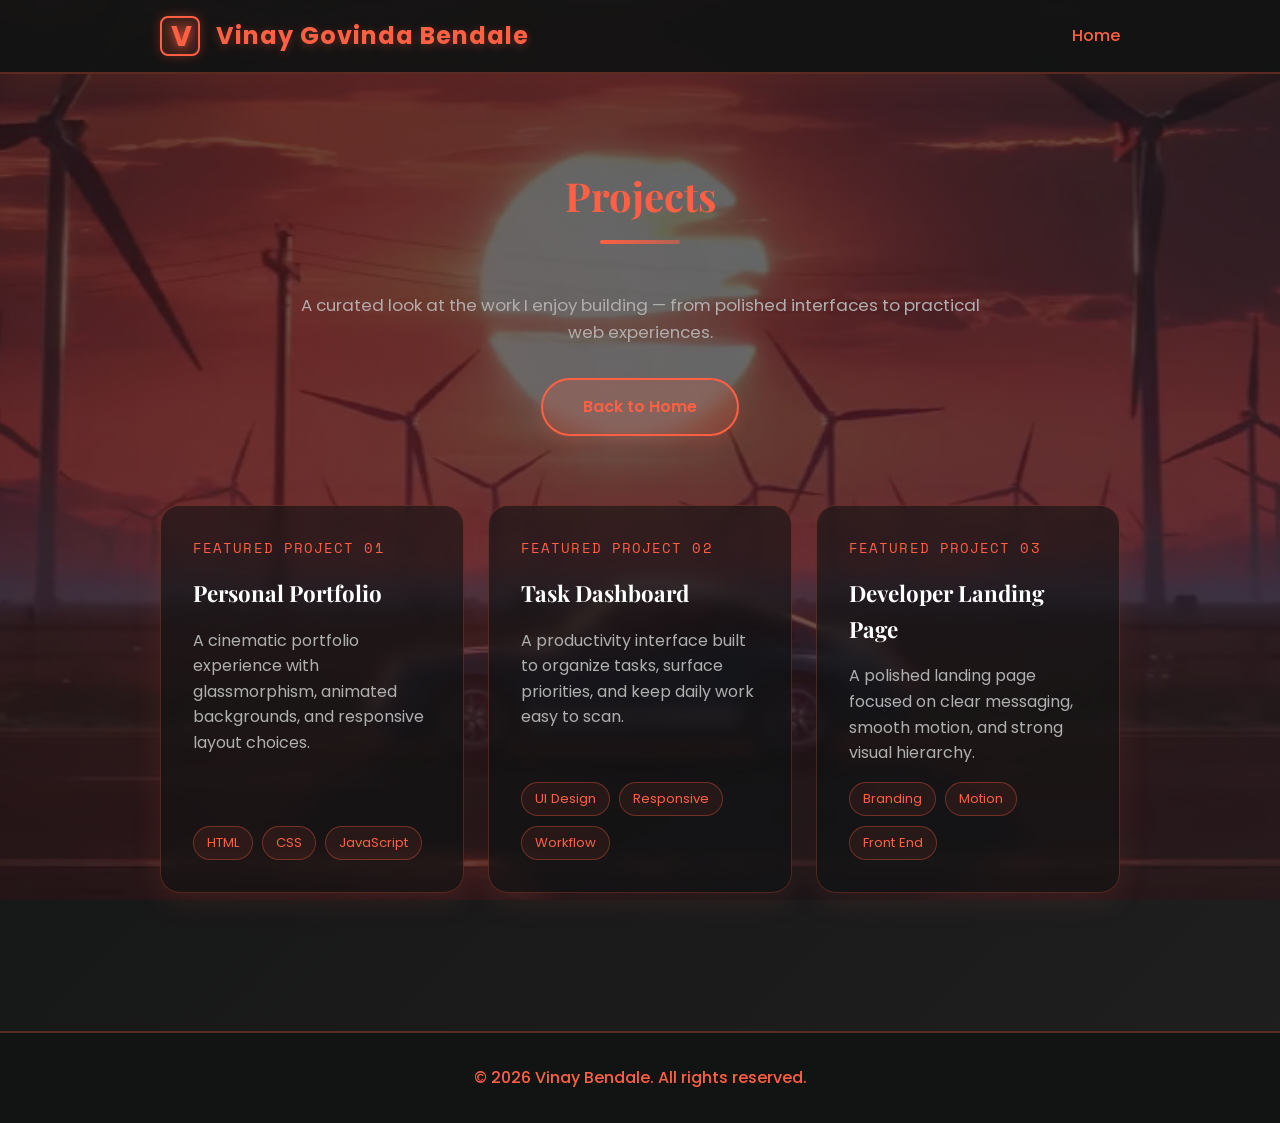
==== projects.html @ cb9c2bfd "project" ====
<!DOCTYPE html>
<html lang="en">
<head>
    <meta charset="UTF-8">
    <meta name="viewport" content="width=device-width, initial-scale=1.0">
    <title>Vinay - Projects</title>
    <link rel="preconnect" href="https://fonts.googleapis.com">
    <link rel="preconnect" href="https://fonts.gstatic.com" crossorigin>
    <link href="https://fonts.googleapis.com/css2?family=Poppins:wght@300;400;600;700&family=Space+Mono:wght@400;700&family=Playfair+Display:wght@700&display=swap" rel="stylesheet">
    <link rel="stylesheet" href="styles.css">
    <link rel="preload" as="video" href="background-mobile.mp4" type="video/mp4">
    <!-- Vercel Web Analytics -->
    <script defer src="https://cdn.vercel-insights.com/v1/script.js"></script>
    <!-- Vercel Speed Insights -->
    <script>
        window.si = window.si || function () { (window.siq = window.siq || []).push(arguments); };
    </script>
    <script defer src="/_vercel/speed-insights/script.js"></script>
</head>
<body class="projects-page">
    <div class="video-background">
        <video autoplay muted loop playsinline preload="auto">
            <source src="background-mobile.mp4" media="(max-width: 768px)" type="video/mp4">
            <source src="background-desktop.mp4" type="video/mp4">
            <source src="background-mobile.mp4" type="video/mp4; codecs=hevc">
            <source src="background-mobile.webm" type="video/webm">
        </video>
        <div class="video-overlay"></div>
    </div>

    <div class="cursor-glow"></div>

    <nav class="navbar">
        <div class="container">
            <div class="logo-glass">
                <span class="logo-v">V</span>
                Vinay Govinda Bendale
            </div>
            <ul class="nav-links">
                <li><a href="index.html">Home</a></li>
            </ul>
        </div>
    </nav>

    <main>
        <section class="projects-hero">
            <div class="container">
                <h1 class="section-title">Projects</h1>
                <p class="projects-subtitle">
                    A curated look at the work I enjoy building — from polished interfaces to practical web experiences.
                </p>
                <div class="projects-actions">
                    <a class="glass-button" href="index.html">Back to Home</a>
                </div>
            </div>
        </section>

        <section class="projects-grid">
            <div class="container">
                <div class="projects-cards">
                    <article class="project-card glass-morphic">
                        <span class="project-kicker">Featured Project 01</span>
                        <h3>Personal Portfolio</h3>
                        <p>A cinematic portfolio experience with glassmorphism, animated backgrounds, and responsive layout choices.</p>
                        <div class="project-tags">
                            <span class="project-tag">HTML</span>
                            <span class="project-tag">CSS</span>
                            <span class="project-tag">JavaScript</span>
                        </div>
                    </article>

                    <article class="project-card glass-morphic">
                        <span class="project-kicker">Featured Project 02</span>
                        <h3>Task Dashboard</h3>
                        <p>A productivity interface built to organize tasks, surface priorities, and keep daily work easy to scan.</p>
                        <div class="project-tags">
                            <span class="project-tag">UI Design</span>
                            <span class="project-tag">Responsive</span>
                            <span class="project-tag">Workflow</span>
                        </div>
                    </article>

                    <article class="project-card glass-morphic">
                        <span class="project-kicker">Featured Project 03</span>
                        <h3>Developer Landing Page</h3>
                        <p>A polished landing page focused on clear messaging, smooth motion, and strong visual hierarchy.</p>
                        <div class="project-tags">
                            <span class="project-tag">Branding</span>
                            <span class="project-tag">Motion</span>
                            <span class="project-tag">Front End</span>
                        </div>
                    </article>
                </div>
            </div>
        </section>
    </main>

    <footer class="footer-glass">
        <p>&copy; 2026 Vinay Bendale. All rights reserved.</p>
    </footer>

    <script src="script.js"></script>
</body>
</html>
---- styles.css ----
* {
    margin: 0;
    padding: 0;
    box-sizing: border-box;
    -webkit-tap-highlight-color: transparent;
    -webkit-user-select: none;
    -moz-user-select: none;
    -ms-user-select: none;
    user-select: none;
    -webkit-touch-callout: none;
    outline: none;
}

html {
    cursor: url('data:image/svg+xml;utf8,<svg xmlns="http://www.w3.org/2000/svg" width="10" height="10" viewBox="0 0 10 10"><circle cx="5" cy="5" r="4" fill="%23FF6044"/></svg>') 5 5, pointer;
    -webkit-tap-highlight-color: transparent;
}

*:focus {
    outline: none;
    -webkit-tap-highlight-color: transparent;
}

*:active {
    -webkit-tap-highlight-color: transparent;
}

:root {
    --neon-coral: #FF6044;
    --space-black: #121313;
    --light-bg: #1a1a1b;
    --card-light: #252526;
    --text-dark: #ffffff;
    --text-light: #b0b0b0;
}

body {
    font-family: 'Poppins', sans-serif;
    line-height: 1.6;
    color: var(--text-dark);
    background: linear-gradient(135deg, var(--space-black) 0%, #1f1f20 100%);
    min-height: 100vh;
    position: relative;
    overflow-x: hidden;
    -webkit-tap-highlight-color: transparent;
    -webkit-touch-callout: none;
}

/* Mouse Cursor Glow Effect */
.cursor-glow {
    position: fixed;
    width: 45px;
    height: 45px;
    background: radial-gradient(circle, rgba(255, 96, 68, 0.8) 0%, rgba(255, 96, 68, 0.4) 40%, rgba(255, 96, 68, 0) 70%);
    border-radius: 50%;
    pointer-events: none;
    z-index: 9999;
    filter: blur(18px);
    box-shadow: 0 0 30px rgba(255, 96, 68, 0.6);
    opacity: 0;
    transform: translate(-22.5px, -22.5px);
    transition: opacity 0.2s ease;
    display: none;
}

@media (hover: hover) and (pointer: fine) {
    .cursor-glow {
        display: block;
    }
}

.cursor-glow.active {
    opacity: 1;
}

/* Video Background */
.video-background {
    position: fixed;
    top: 0;
    left: 0;
    width: 100%;
    height: 100%;
    z-index: -1;
    overflow: hidden;
}

.video-background video {
    width: 100%;
    height: 100%;
    object-fit: cover;
    opacity: 0.35;
    display: block;
}

@media (max-width: 768px) {
    .video-background video {
        opacity: 0.4;
    }
}

.video-overlay {
    position: absolute;
    top: 0;
    left: 0;
    width: 100%;
    height: 100%;
    background: linear-gradient(135deg, rgba(18, 19, 19, 0.4) 0%, rgba(31, 31, 32, 0.4) 100%);
    z-index: -1;
    pointer-events: none;
}

/* Animated gradient background - optimized */
body::before {
    content: '';
    position: fixed;
    top: 0;
    left: 0;
    width: 100%;
    height: 100%;
    background: radial-gradient(circle at 20% 50%, rgba(255, 96, 68, 0.08) 0%, transparent 50%);
    pointer-events: none;
    z-index: 0;
    animation: gradientShift 12s ease-in-out infinite;
    will-change: background;
}

@keyframes gradientShift {
    0%, 100% {
        background: radial-gradient(circle at 20% 50%, rgba(255, 96, 68, 0.08) 0%, transparent 50%);
    }
    50% {
        background: radial-gradient(circle at 40% 50%, rgba(255, 96, 68, 0.1) 0%, transparent 50%);
    }
}

.container {
    max-width: 1000px;
    margin: 0 auto;
    padding: 0 20px;
}

/* ========== NEUMORPHIC STYLE ========== */
.neomorphic {
    background: linear-gradient(145deg, #1f1f20, #1a1a1b);
    box-shadow: 9px 9px 16px rgba(0, 0, 0, 0.5),
                -9px -9px 16px rgba(255, 96, 68, 0.1),
                inset 2px 2px 5px rgba(255, 96, 68, 0.05),
                inset -2px -2px 5px rgba(0, 0, 0, 0.3);
    border-radius: 20px;
    border: 1px solid rgba(255, 96, 68, 0.25);
}

.neomorphic:hover {
    box-shadow: 6px 6px 12px rgba(0, 0, 0, 0.5),
                -6px -6px 12px rgba(255, 96, 68, 0.15),
                inset 1px 1px 3px rgba(255, 96, 68, 0.1),
                inset -1px -1px 3px rgba(0, 0, 0, 0.3);
}

/* ========== GLASSMORPHIC STYLE ========== */
.glass-morphic {
    background: rgba(18, 19, 19, 0.6);
    backdrop-filter: blur(8px);
    border: 1px solid rgba(255, 96, 68, 0.25);
    border-radius: 20px;
    box-shadow: 0 8px 32px 0 rgba(255, 96, 68, 0.1);
    will-change: transform;
}

.glass-morphic:hover {
    background: rgba(18, 19, 19, 0.7);
    border-color: rgba(255, 96, 68, 0.4);
    box-shadow: 0 12px 40px 0 rgba(255, 96, 68, 0.15);
}

/* ========== NAVIGATION ========== */
.navbar {
    background: rgba(18, 19, 19, 0.95);
    backdrop-filter: blur(10px);
    color: var(--neon-coral);
    padding: 1rem 0;
    position: sticky;
    top: 0;
    z-index: 1000;
    border-bottom: 2px solid rgba(255, 96, 68, 0.3);
    box-shadow: 0 8px 32px 0 rgba(255, 96, 68, 0.1);
}

.navbar .container {
    display: flex;
    justify-content: space-between;
    align-items: center;
}

.logo-v {
    font-weight: 700;
    font-size: 1.8rem;
    color: var(--neon-coral);
    text-shadow: 0 0 10px rgba(255, 96, 68, 0.8), 0 0 20px rgba(255, 96, 68, 0.4);
    letter-spacing: -2px;
    display: inline-flex;
    align-items: center;
    justify-content: center;
    width: 40px;
    height: 40px;
    background: rgba(255, 96, 68, 0.15);
    border: 2px solid var(--neon-coral);
    border-radius: 8px;
    box-shadow: 0 0 12px rgba(255, 96, 68, 0.3);
}

.logo-glass {
    font-size: 1.5rem;
    font-weight: bold;
    color: var(--neon-coral);
    text-shadow: 0 2px 10px rgba(255, 96, 68, 0.3);
    letter-spacing: 1px;
    animation: glow 2s ease-in-out infinite;
    display: flex;
    align-items: center;
    gap: 1rem;
}

@media (max-width: 768px) {
    .logo-glass {
        font-size: 1rem;
    }
}

@keyframes glow {
    0%, 100% {
        text-shadow: 0 2px 10px rgba(255, 96, 68, 0.3);
    }
    50% {
        text-shadow: 0 2px 15px rgba(255, 96, 68, 0.5);
    }
}

.nav-links {
    display: flex;
    list-style: none;
    gap: 2rem;
    margin-left: auto;
}

@media (max-width: 768px) {
    .nav-links {
        gap: 1rem;
        font-size: 0.9rem;
    }
}

.nav-links a {
    color: var(--neon-coral);
    text-decoration: none;
    transition: all 0.3s ease;
    position: relative;
    font-weight: 500;
}

.nav-links a::after {
    content: '';
    position: absolute;
    bottom: -5px;
    left: 0;
    width: 0;
    height: 2px;
    background: var(--neon-coral);
    transition: width 0.3s ease;
}

.nav-links a:hover::after {
    width: 100%;
}

/* ========== HERO SECTION ========== */
.hero {
    padding: 120px 0;
    text-align: center;
    position: relative;
    overflow: hidden;
}

.hero::before {
    content: '';
    position: absolute;
    top: -50%;
    right: -10%;
    width: 400px;
    height: 400px;
    background: radial-gradient(circle, rgba(255, 96, 68, 0.08) 0%, transparent 70%);
    border-radius: 50%;
    animation: float 8s ease-in-out infinite;
    will-change: transform;
}

.hero::after {
    content: '';
    position: absolute;
    bottom: -50%;
    left: -10%;
    width: 300px;
    height: 300px;
    background: radial-gradient(circle, rgba(255, 96, 68, 0.05) 0%, transparent 70%);
    border-radius: 50%;
    animation: float 10s ease-in-out infinite reverse;
    will-change: transform;
}

@keyframes float {
    0%, 100% { transform: translateY(0px); }
    50% { transform: translateY(30px); }
}

.hero-content {
    position: relative;
    z-index: 1;
}

.hero-title-wrapper {
    display: flex;
    align-items: center;
    justify-content: center;
    gap: 1.5rem;
    margin-bottom: 1rem;
}

.hero-v {
    font-weight: 700;
    font-size: 4rem;
    color: var(--neon-coral);
    text-shadow: 0 0 15px rgba(255, 96, 68, 0.8), 0 0 30px rgba(255, 96, 68, 0.4);
    animation: slideInDown 0.8s ease;
    letter-spacing: -3px;
    line-height: 1;
}

.hero-title {
    font-size: 3.5rem;
    color: var(--neon-coral);
    font-weight: 700;
    letter-spacing: -1px;
    font-family: 'Playfair Display', serif;
    animation: slideInDown 0.8s ease;
}

.hero-subtitle {
    font-size: 1.3rem;
    color: var(--text-light);
    margin-bottom: 2rem;
    animation: slideInUp 0.8s ease 0.2s backwards;
}

@keyframes slideInDown {
    from {
        opacity: 0;
        transform: translateY(-40px);
    }
    to {
        opacity: 1;
        transform: translateY(0);
    }
}

@keyframes slideInUp {
    from {
        opacity: 0;
        transform: translateY(40px);
    }
    to {
        opacity: 1;
        transform: translateY(0);
    }
}

/* Scrolling Text Animation */
.scrolling-text {
    font-size: 1.1rem;
    font-weight: 600;
    margin: 2rem 0;
    display: flex;
    align-items: center;
    justify-content: center;
    gap: 2rem;
    flex-wrap: wrap;
}

@media (max-width: 768px) {
    .scrolling-text {
        font-size: 0.9rem;
        gap: 1rem;
        margin: 1.5rem 0;
    }
}

@media (max-width: 480px) {
    .scrolling-text {
        font-size: 0.85rem;
        gap: 0.5rem;
    }
}

.scroll-item {
    display: inline-block;
    color: var(--neon-coral);
    white-space: nowrap;
    font-family: 'Space Mono', monospace;
    animation: fadeIn 0.8s ease backwards;
}

.scroll-item:nth-child(1) { animation-delay: 0.5s; }
.scroll-item:nth-child(2) { animation-delay: 0.6s; }
.scroll-item:nth-child(3) { animation-delay: 0.7s; }
.scroll-item:nth-child(4) { animation-delay: 0.8s; }

/* ========== GLASS BUTTON ========== */
.glass-button {
    display: inline-block;
    padding: 14px 40px;
    background: rgba(255, 96, 68, 0.2);
    backdrop-filter: blur(8px);
    border: 2px solid var(--neon-coral);
    color: var(--neon-coral);
    text-decoration: none;
    border-radius: 50px;
    font-weight: 600;
    cursor: pointer;
    transition: all 0.3s ease;
    box-shadow: 0 8px 16px rgba(255, 96, 68, 0.15);
    animation: fadeInScale 0.8s ease 0.4s backwards;
    position: relative;
    overflow: hidden;
    will-change: transform;
}

.glass-button::before {
    content: '';
    position: absolute;
    top: 50%;
    left: 50%;
    width: 0;
    height: 0;
    background: rgba(255, 96, 68, 0.15);
    border-radius: 50%;
    transform: translate(-50%, -50%);
    transition: width 0.5s, height 0.5s;
}

.glass-button:hover::before {
    width: 250px;
    height: 250px;
}

.glass-button:hover {
    background: rgba(255, 96, 68, 0.3);
    transform: translateY(-2px);
    box-shadow: 0 12px 25px rgba(255, 96, 68, 0.25);
}

/* ========== PROJECTS PAGE ========== */
.projects-page {
    background: linear-gradient(135deg, var(--space-black) 0%, #1f1f20 100%);
}

.projects-hero {
    padding: 90px 0 50px;
    text-align: center;
}

.projects-subtitle {
    color: var(--text-light);
    max-width: 700px;
    margin: 0 auto 2rem;
    font-size: 1.05rem;
}

.projects-grid {
    padding: 20px 0 90px;
}

.projects-cards {
    display: grid;
    grid-template-columns: repeat(auto-fit, minmax(250px, 1fr));
    gap: 1.5rem;
}

.project-card {
    padding: 2rem;
    min-height: 240px;
    display: flex;
    flex-direction: column;
    gap: 1rem;
}

.project-kicker {
    color: var(--neon-coral);
    font-family: 'Space Mono', monospace;
    font-size: 0.85rem;
    letter-spacing: 0.08em;
    text-transform: uppercase;
}

.project-card h3 {
    font-size: 1.4rem;
    color: var(--text-dark);
    font-family: 'Playfair Display', serif;
}

.project-card p {
    color: var(--text-light);
}

.project-tags {
    display: flex;
    flex-wrap: wrap;
    gap: 0.6rem;
    margin-top: auto;
}

.project-tag {
    padding: 0.35rem 0.8rem;
    border-radius: 999px;
    border: 1px solid rgba(255, 96, 68, 0.35);
    color: var(--neon-coral);
    font-size: 0.82rem;
    background: rgba(255, 96, 68, 0.08);
}

.projects-actions {
    margin-top: 2rem;
    display: flex;
    justify-content: center;
}

@keyframes fadeInScale {
    from {
        opacity: 0;
        transform: scale(0.9);
    }
    to {
        opacity: 1;
        transform: scale(1);
    }
}

/* ========== SECTION TITLES ========== */
.section-title {
    text-align: center;
    margin-bottom: 3rem;
    font-size: 2.5rem;
    color: var(--neon-coral);
    position: relative;
    padding-bottom: 1rem;
    font-family: 'Playfair Display', serif;
    animation: fadeInDown 0.8s ease;
}

.section-title::after {
    content: '';
    position: absolute;
    bottom: 0;
    left: 50%;
    transform: translateX(-50%);
    width: 80px;
    height: 4px;
    background: linear-gradient(90deg, var(--neon-coral), rgba(255, 96, 68, 0.5));
    border-radius: 2px;
    animation: expandWidth 0.8s ease 0.3s backwards;
}

.animate-title {
    animation: slideInDown 0.8s ease;
}

.animate-subtitle {
    animation: slideInUp 0.8s ease 0.2s backwards;
}

@keyframes expandWidth {
    from {
        width: 0;
    }
    to {
        width: 80px;
    }
}

@keyframes fadeInDown {
    from {
        opacity: 0;
        transform: translateY(-20px);
    }
    to {
        opacity: 1;
        transform: translateY(0);
    }
}

/* ========== ABOUT SECTION ========== */
.about {
    padding: 80px 0;
    position: relative;
}

.about-card {
    padding: 3rem;
    max-width: 700px;
    margin: 0 auto;
    min-height: 150px;
    display: flex;
    align-items: center;
    justify-content: center;
}

.about-text {
    font-size: 1.1rem;
    line-height: 1.8;
    color: var(--text-dark);
    opacity: 0;
    animation: fadeIn 0.6s ease forwards;
    animation-delay: 0.3s;
}

@keyframes fadeIn {
    from {
        opacity: 0;
        transform: translateY(10px);
    }
    to {
        opacity: 1;
        transform: translateY(0);
    }
}

.hidden {
    display: none !important;
}

/* ========== SKILLS SECTION ========== */
.skills {
    padding: 80px 0;
}

.skills-grid {
    display: grid;
    grid-template-columns: repeat(auto-fit, minmax(220px, 1fr));
    gap: 2rem;
}

.skill-card {
    padding: 2rem;
    min-height: 200px;
    display: flex;
    flex-direction: column;
    justify-content: center;
    align-items: center;
    text-align: center;
    transition: all 0.3s ease;
    position: relative;
    animation: popIn 0.6s ease backwards;
    will-change: transform;
}

.skill-card:hover {
    transform: translateY(-10px) scale(1.03);
    box-shadow: 0 16px 32px rgba(255, 96, 68, 0.15);
}

@keyframes popIn {
    from {
        opacity: 0;
        transform: scale(0.8) translateY(20px);
    }
    to {
        opacity: 1;
        transform: scale(1) translateY(0);
    }
}

.skill-content {
    opacity: 0;
    animation: fadeIn 0.6s ease forwards;
    width: 100%;
}

.skill-content.hidden {
    display: none !important;
}

.skill-card h3 {
    color: var(--neon-coral);
    margin-bottom: 0.5rem;
    font-size: 1.3rem;
    font-weight: 600;
    font-family: 'Space Mono', monospace;
}

.skill-card p {
    color: #cccccc;
    font-size: 0.95rem;
}

/* ========== CONTACT SECTION ========== */
.contact {
    padding: 80px 0;
}

.contact-card {
    padding: 3rem;
    max-width: 600px;
    margin: 0 auto;
    min-height: 150px;
    display: flex;
    align-items: center;
    justify-content: center;
}

.contact-content {
    width: 100%;
    opacity: 0;
    animation: fadeIn 0.6s ease forwards;
    animation-delay: 0.3s;
}

.contact-content.hidden {
    display: none !important;
}

.contact-email {
    font-size: 1.2rem;
    color: var(--neon-coral);
    margin-bottom: 2rem;
    font-weight: 500;
}

.social-links {
    display: flex;
    gap: 1rem;
    justify-content: center;
    flex-wrap: wrap;
}

.social-btn {
    padding: 10px 25px;
    color: var(--neon-coral);
    text-decoration: none;
    font-weight: 600;
    transition: all 0.3s ease;
}

.social-btn:hover {
    color: #ff7856;
}

/* ========== FOOTER ========== */
.footer-glass {
    background: rgba(18, 19, 19, 0.95);
    backdrop-filter: blur(10px);
    color: var(--neon-coral);
    text-align: center;
    padding: 2rem 0;
    margin-top: 3rem;
    border-top: 2px solid rgba(255, 96, 68, 0.3);
    font-weight: 500;
}

/* ========== SKELETON LOADING ========== */
.skeleton-loader {
    display: flex;
    flex-direction: column;
    gap: 1rem;
}

.skeleton {
    background: linear-gradient(90deg,
        rgba(255, 96, 68, 0.1) 0%,
        rgba(255, 96, 68, 0.2) 50%,
        rgba(255, 96, 68, 0.1) 100%);
    background-size: 200% 100%;
    animation: skeletonLoading 1.5s infinite;
    border-radius: 8px;
}

@keyframes skeletonLoading {
    0% {
        background-position: 200% 0;
    }
    100% {
        background-position: -200% 0;
    }
}

.skeleton-text {
    height: 16px;
    margin: 0.5rem 0;
}

.skeleton-header {
    height: 24px;
    margin-bottom: 0.5rem;
}

.skeleton-loader.hidden {
    display: none !important;
}

/* ========== RIPPLE EFFECT ========== */
.ripple {
    position: absolute;
    border-radius: 50%;
    background: rgba(255, 255, 255, 0.6);
    transform: scale(0);
    animation: ripple-animation 0.6s ease-out;
    pointer-events: none;
}

@keyframes ripple-animation {
    to {
        transform: scale(4);
        opacity: 0;
    }
}

/* ========== RESPONSIVE DESIGN ========== */
@media (max-width: 768px) {
    .hero-title {
        font-size: 2rem;
    }

    .hero-subtitle {
        font-size: 1rem;
    }

    .section-title {
        font-size: 1.8rem;
    }

    .nav-links {
        gap: 1rem;
        font-size: 0.9rem;
    }

    .navbar .container {
        flex-wrap: wrap;
    }

    .about-card,
    .contact-card {
        padding: 2rem;
    }

    .skill-card {
        padding: 1.5rem;
    }

    .social-links {
        flex-direction: column;
    }

    .social-btn {
        width: 100%;
        text-align: center;
    }

    .projects-hero {
        padding-top: 60px;
    }

    .project-card {
        min-height: auto;
    }
}

@media (max-width: 480px) {
    .hero {
        padding: 60px 0;
    }

    .hero-title {
        font-size: 1.5rem;
    }

    .skills-grid {
        grid-template-columns: 1fr;
    }

    .section-title {
        font-size: 1.5rem;
        margin-bottom: 2rem;
    }

    .nav-links {
        gap: 0.75rem;
        font-size: 0.8rem;
    }
}
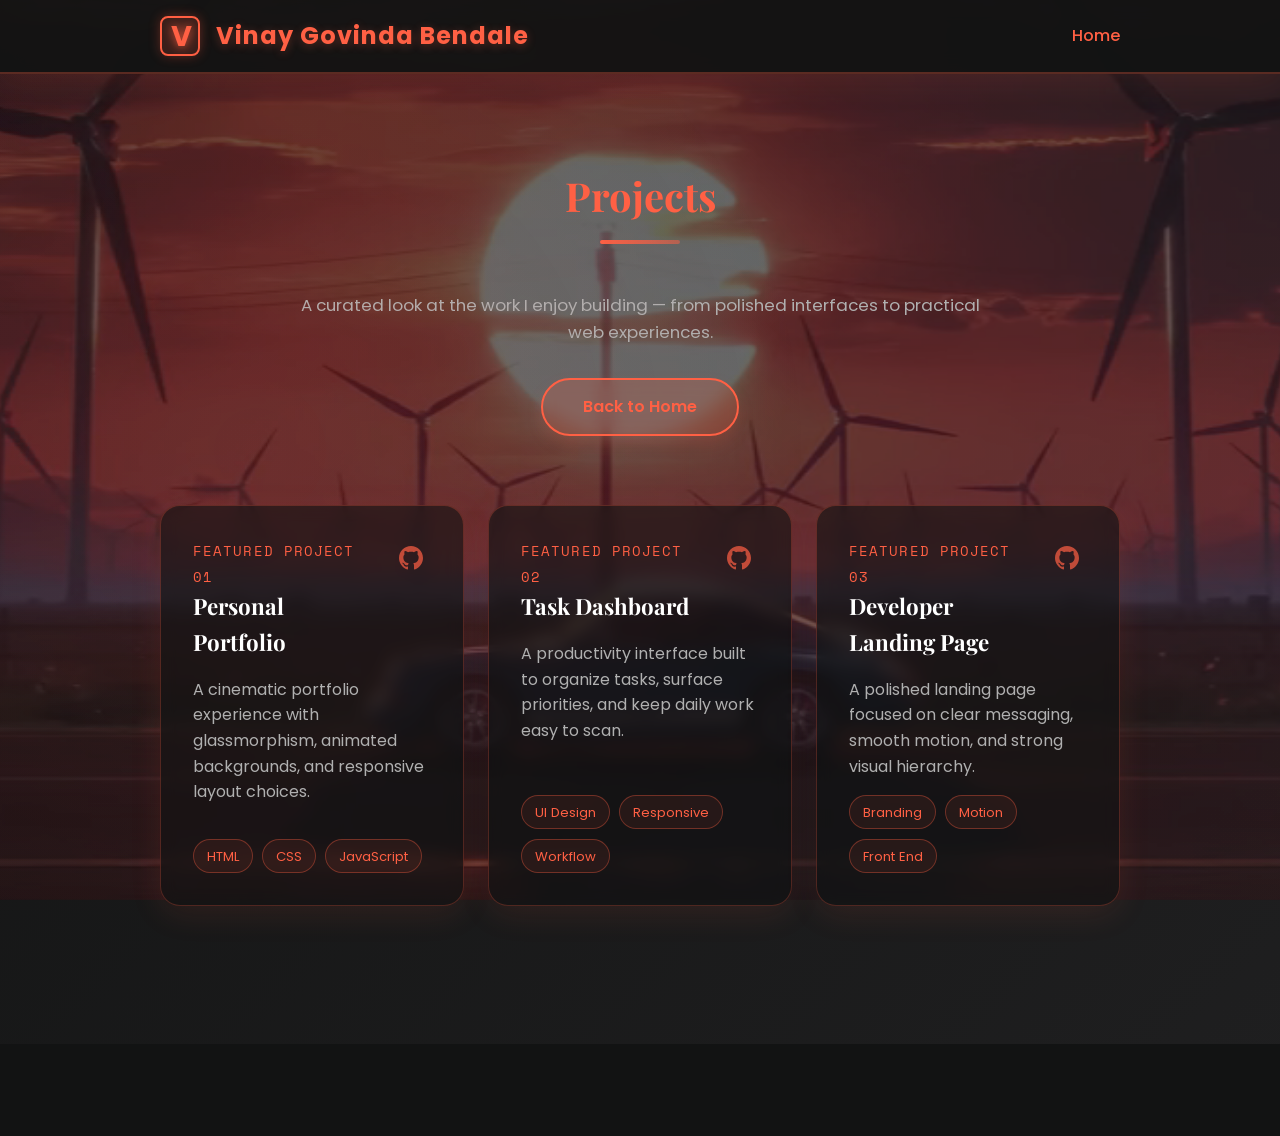
==== commit 2661e682: "git button" ====
--- a/projects.html
+++ b/projects.html
@@ -59,8 +59,17 @@
             <div class="container">
                 <div class="projects-cards">
                     <article class="project-card glass-morphic">
-                        <span class="project-kicker">Featured Project 01</span>
-                        <h3>Personal Portfolio</h3>
+                        <div class="project-header">
+                            <div>
+                                <span class="project-kicker">Featured Project 01</span>
+                                <h3>Personal Portfolio</h3>
+                            </div>
+                            <a href="#" class="project-github" target="_blank" rel="noopener noreferrer" aria-label="View on GitHub">
+                                <svg width="24" height="24" viewBox="0 0 24 24" fill="currentColor">
+                                    <path d="M12 0c-6.626 0-12 5.373-12 12 0 5.302 3.438 9.8 8.207 11.387.599.111.793-.261.793-.577v-2.234c-3.338.726-4.033-1.416-4.033-1.416-.546-1.387-1.333-1.756-1.333-1.756-1.089-.745.083-.729.083-.729 1.205.084 1.839 1.237 1.839 1.237 1.07 1.834 2.807 1.304 3.492.997.107-.775.418-1.305.762-1.604-2.665-.305-5.467-1.334-5.467-5.931 0-1.311.469-2.381 1.236-3.221-.124-.303-.535-1.524.117-3.176 0 0 1.008-.322 3.301 1.23.957-.266 1.983-.399 3.003-.404 1.02.005 2.047.138 3.006.404 2.291-1.552 3.297-1.23 3.297-1.23.653 1.653.242 2.874.118 3.176.77.84 1.235 1.911 1.235 3.221 0 4.609-2.807 5.624-5.479 5.921.43.372.823 1.102.823 2.222v 3.293c0 .319.192.694.801.576 4.765-1.589 8.199-6.086 8.199-11.386 0-6.627-5.373-12-12-12z"/>
+                                </svg>
+                            </a>
+                        </div>
                         <p>A cinematic portfolio experience with glassmorphism, animated backgrounds, and responsive layout choices.</p>
                         <div class="project-tags">
                             <span class="project-tag">HTML</span>
@@ -70,8 +79,17 @@
                     </article>
 
                     <article class="project-card glass-morphic">
-                        <span class="project-kicker">Featured Project 02</span>
-                        <h3>Task Dashboard</h3>
+                        <div class="project-header">
+                            <div>
+                                <span class="project-kicker">Featured Project 02</span>
+                                <h3>Task Dashboard</h3>
+                            </div>
+                            <a href="#" class="project-github" target="_blank" rel="noopener noreferrer" aria-label="View on GitHub">
+                                <svg width="24" height="24" viewBox="0 0 24 24" fill="currentColor">
+                                    <path d="M12 0c-6.626 0-12 5.373-12 12 0 5.302 3.438 9.8 8.207 11.387.599.111.793-.261.793-.577v-2.234c-3.338.726-4.033-1.416-4.033-1.416-.546-1.387-1.333-1.756-1.333-1.756-1.089-.745.083-.729.083-.729 1.205.084 1.839 1.237 1.839 1.237 1.07 1.834 2.807 1.304 3.492.997.107-.775.418-1.305.762-1.604-2.665-.305-5.467-1.334-5.467-5.931 0-1.311.469-2.381 1.236-3.221-.124-.303-.535-1.524.117-3.176 0 0 1.008-.322 3.301 1.23.957-.266 1.983-.399 3.003-.404 1.02.005 2.047.138 3.006.404 2.291-1.552 3.297-1.23 3.297-1.23.653 1.653.242 2.874.118 3.176.77.84 1.235 1.911 1.235 3.221 0 4.609-2.807 5.624-5.479 5.921.43.372.823 1.102.823 2.222v 3.293c0 .319.192.694.801.576 4.765-1.589 8.199-6.086 8.199-11.386 0-6.627-5.373-12-12-12z"/>
+                                </svg>
+                            </a>
+                        </div>
                         <p>A productivity interface built to organize tasks, surface priorities, and keep daily work easy to scan.</p>
                         <div class="project-tags">
                             <span class="project-tag">UI Design</span>
@@ -81,8 +99,17 @@
                     </article>
 
                     <article class="project-card glass-morphic">
-                        <span class="project-kicker">Featured Project 03</span>
-                        <h3>Developer Landing Page</h3>
+                        <div class="project-header">
+                            <div>
+                                <span class="project-kicker">Featured Project 03</span>
+                                <h3>Developer Landing Page</h3>
+                            </div>
+                            <a href="#" class="project-github" target="_blank" rel="noopener noreferrer" aria-label="View on GitHub">
+                                <svg width="24" height="24" viewBox="0 0 24 24" fill="currentColor">
+                                    <path d="M12 0c-6.626 0-12 5.373-12 12 0 5.302 3.438 9.8 8.207 11.387.599.111.793-.261.793-.577v-2.234c-3.338.726-4.033-1.416-4.033-1.416-.546-1.387-1.333-1.756-1.333-1.756-1.089-.745.083-.729.083-.729 1.205.084 1.839 1.237 1.839 1.237 1.07 1.834 2.807 1.304 3.492.997.107-.775.418-1.305.762-1.604-2.665-.305-5.467-1.334-5.467-5.931 0-1.311.469-2.381 1.236-3.221-.124-.303-.535-1.524.117-3.176 0 0 1.008-.322 3.301 1.23.957-.266 1.983-.399 3.003-.404 1.02.005 2.047.138 3.006.404 2.291-1.552 3.297-1.23 3.297-1.23.653 1.653.242 2.874.118 3.176.77.84 1.235 1.911 1.235 3.221 0 4.609-2.807 5.624-5.479 5.921.43.372.823 1.102.823 2.222v 3.293c0 .319.192.694.801.576 4.765-1.589 8.199-6.086 8.199-11.386 0-6.627-5.373-12-12-12z"/>
+                                </svg>
+                            </a>
+                        </div>
                         <p>A polished landing page focused on clear messaging, smooth motion, and strong visual hierarchy.</p>
                         <div class="project-tags">
                             <span class="project-tag">Branding</span>
--- a/styles.css
+++ b/styles.css
@@ -490,6 +490,14 @@
     display: flex;
     flex-direction: column;
     gap: 1rem;
+    position: relative;
+}
+
+.project-header {
+    display: flex;
+    justify-content: space-between;
+    align-items: flex-start;
+    gap: 1rem;
 }
 
 .project-kicker {
@@ -524,6 +532,33 @@
     color: var(--neon-coral);
     font-size: 0.82rem;
     background: rgba(255, 96, 68, 0.08);
+}
+
+.project-github {
+    display: flex;
+    align-items: center;
+    justify-content: center;
+    width: 40px;
+    height: 40px;
+    color: var(--neon-coral);
+    transition: all 0.3s ease;
+    flex-shrink: 0;
+}
+
+.project-github svg {
+    width: 24px;
+    height: 24px;
+    opacity: 0.7;
+    transition: opacity 0.3s ease;
+}
+
+.project-github:hover svg {
+    opacity: 1;
+    transform: scale(1.1);
+}
+
+.project-github:hover {
+    transform: translateY(-2px);
 }
 
 .projects-actions {
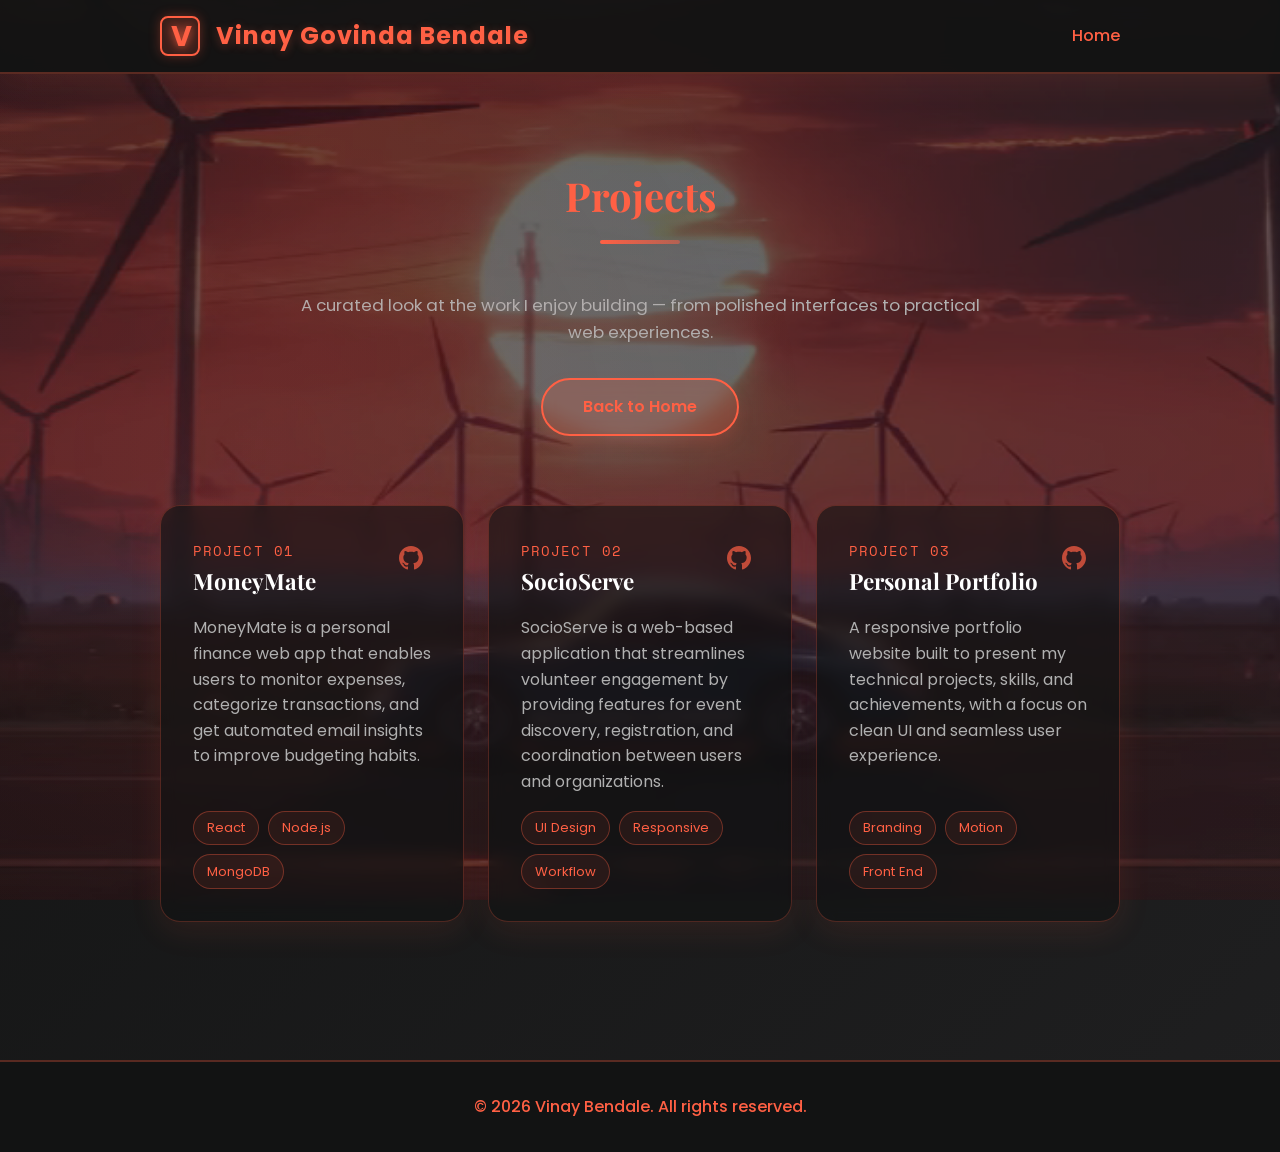
==== commit ac7cf72d: "project" ====
--- a/projects.html
+++ b/projects.html
@@ -61,36 +61,36 @@
                     <article class="project-card glass-morphic">
                         <div class="project-header">
                             <div>
-                                <span class="project-kicker">Featured Project 01</span>
-                                <h3>Personal Portfolio</h3>
+                                <span class="project-kicker">Project 01</span>
+                                <h3>MoneyMate</h3>
                             </div>
-                            <a href="#" class="project-github" target="_blank" rel="noopener noreferrer" aria-label="View on GitHub">
+                            <a href="https://github.com/31-vinay/MoneyMate" class="project-github" target="_blank" rel="noopener noreferrer" aria-label="View on GitHub">
                                 <svg width="24" height="24" viewBox="0 0 24 24" fill="currentColor">
                                     <path d="M12 0c-6.626 0-12 5.373-12 12 0 5.302 3.438 9.8 8.207 11.387.599.111.793-.261.793-.577v-2.234c-3.338.726-4.033-1.416-4.033-1.416-.546-1.387-1.333-1.756-1.333-1.756-1.089-.745.083-.729.083-.729 1.205.084 1.839 1.237 1.839 1.237 1.07 1.834 2.807 1.304 3.492.997.107-.775.418-1.305.762-1.604-2.665-.305-5.467-1.334-5.467-5.931 0-1.311.469-2.381 1.236-3.221-.124-.303-.535-1.524.117-3.176 0 0 1.008-.322 3.301 1.23.957-.266 1.983-.399 3.003-.404 1.02.005 2.047.138 3.006.404 2.291-1.552 3.297-1.23 3.297-1.23.653 1.653.242 2.874.118 3.176.77.84 1.235 1.911 1.235 3.221 0 4.609-2.807 5.624-5.479 5.921.43.372.823 1.102.823 2.222v 3.293c0 .319.192.694.801.576 4.765-1.589 8.199-6.086 8.199-11.386 0-6.627-5.373-12-12-12z"/>
                                 </svg>
                             </a>
                         </div>
-                        <p>A cinematic portfolio experience with glassmorphism, animated backgrounds, and responsive layout choices.</p>
+                        <p>MoneyMate is a personal finance web app that enables users to monitor expenses, categorize transactions, and get automated email insights to improve budgeting habits.</p>
                         <div class="project-tags">
-                            <span class="project-tag">HTML</span>
-                            <span class="project-tag">CSS</span>
-                            <span class="project-tag">JavaScript</span>
+                            <span class="project-tag">React</span>
+                            <span class="project-tag">Node.js</span>
+                            <span class="project-tag">MongoDB</span>
                         </div>
                     </article>
 
                     <article class="project-card glass-morphic">
                         <div class="project-header">
                             <div>
-                                <span class="project-kicker">Featured Project 02</span>
-                                <h3>Task Dashboard</h3>
+                                <span class="project-kicker">Project 02</span>
+                                <h3>SocioServe</h3>
                             </div>
-                            <a href="#" class="project-github" target="_blank" rel="noopener noreferrer" aria-label="View on GitHub">
+                            <a href="https://github.com/31-vinay/SocioServe" class="project-github" target="_blank" rel="noopener noreferrer" aria-label="View on GitHub">
                                 <svg width="24" height="24" viewBox="0 0 24 24" fill="currentColor">
                                     <path d="M12 0c-6.626 0-12 5.373-12 12 0 5.302 3.438 9.8 8.207 11.387.599.111.793-.261.793-.577v-2.234c-3.338.726-4.033-1.416-4.033-1.416-.546-1.387-1.333-1.756-1.333-1.756-1.089-.745.083-.729.083-.729 1.205.084 1.839 1.237 1.839 1.237 1.07 1.834 2.807 1.304 3.492.997.107-.775.418-1.305.762-1.604-2.665-.305-5.467-1.334-5.467-5.931 0-1.311.469-2.381 1.236-3.221-.124-.303-.535-1.524.117-3.176 0 0 1.008-.322 3.301 1.23.957-.266 1.983-.399 3.003-.404 1.02.005 2.047.138 3.006.404 2.291-1.552 3.297-1.23 3.297-1.23.653 1.653.242 2.874.118 3.176.77.84 1.235 1.911 1.235 3.221 0 4.609-2.807 5.624-5.479 5.921.43.372.823 1.102.823 2.222v 3.293c0 .319.192.694.801.576 4.765-1.589 8.199-6.086 8.199-11.386 0-6.627-5.373-12-12-12z"/>
                                 </svg>
                             </a>
                         </div>
-                        <p>A productivity interface built to organize tasks, surface priorities, and keep daily work easy to scan.</p>
+                        <p>SocioServe is a web-based application that streamlines volunteer engagement by providing features for event discovery, registration, and coordination between users and organizations.</p>
                         <div class="project-tags">
                             <span class="project-tag">UI Design</span>
                             <span class="project-tag">Responsive</span>
@@ -101,16 +101,16 @@
                     <article class="project-card glass-morphic">
                         <div class="project-header">
                             <div>
-                                <span class="project-kicker">Featured Project 03</span>
-                                <h3>Developer Landing Page</h3>
+                                <span class="project-kicker">Project 03</span>
+                                <h3>Personal Portfolio</h3>
                             </div>
-                            <a href="#" class="project-github" target="_blank" rel="noopener noreferrer" aria-label="View on GitHub">
+                            <a href="https://github.com/31-vinay/Personal-Portfolio" class="project-github" target="_blank" rel="noopener noreferrer" aria-label="View on GitHub">
                                 <svg width="24" height="24" viewBox="0 0 24 24" fill="currentColor">
                                     <path d="M12 0c-6.626 0-12 5.373-12 12 0 5.302 3.438 9.8 8.207 11.387.599.111.793-.261.793-.577v-2.234c-3.338.726-4.033-1.416-4.033-1.416-.546-1.387-1.333-1.756-1.333-1.756-1.089-.745.083-.729.083-.729 1.205.084 1.839 1.237 1.839 1.237 1.07 1.834 2.807 1.304 3.492.997.107-.775.418-1.305.762-1.604-2.665-.305-5.467-1.334-5.467-5.931 0-1.311.469-2.381 1.236-3.221-.124-.303-.535-1.524.117-3.176 0 0 1.008-.322 3.301 1.23.957-.266 1.983-.399 3.003-.404 1.02.005 2.047.138 3.006.404 2.291-1.552 3.297-1.23 3.297-1.23.653 1.653.242 2.874.118 3.176.77.84 1.235 1.911 1.235 3.221 0 4.609-2.807 5.624-5.479 5.921.43.372.823 1.102.823 2.222v 3.293c0 .319.192.694.801.576 4.765-1.589 8.199-6.086 8.199-11.386 0-6.627-5.373-12-12-12z"/>
                                 </svg>
                             </a>
                         </div>
-                        <p>A polished landing page focused on clear messaging, smooth motion, and strong visual hierarchy.</p>
+                        <p>A responsive portfolio website built to present my technical projects, skills, and achievements, with a focus on clean UI and seamless user experience.</p>
                         <div class="project-tags">
                             <span class="project-tag">Branding</span>
                             <span class="project-tag">Motion</span>
--- a/styles.css
+++ b/styles.css
@@ -512,6 +512,7 @@
     font-size: 1.4rem;
     color: var(--text-dark);
     font-family: 'Playfair Display', serif;
+    white-space: nowrap;
 }
 
 .project-card p {
@@ -656,6 +657,17 @@
     animation-delay: 0.3s;
 }
 
+.about-actions {
+    display: flex;
+    justify-content: center;
+    margin-top: 2rem;
+    gap: 1rem;
+}
+
+.about-actions .glass-button {
+    animation: fadeInScale 0.8s ease 0.6s backwards;
+}
+
 @keyframes fadeIn {
     from {
         opacity: 0;
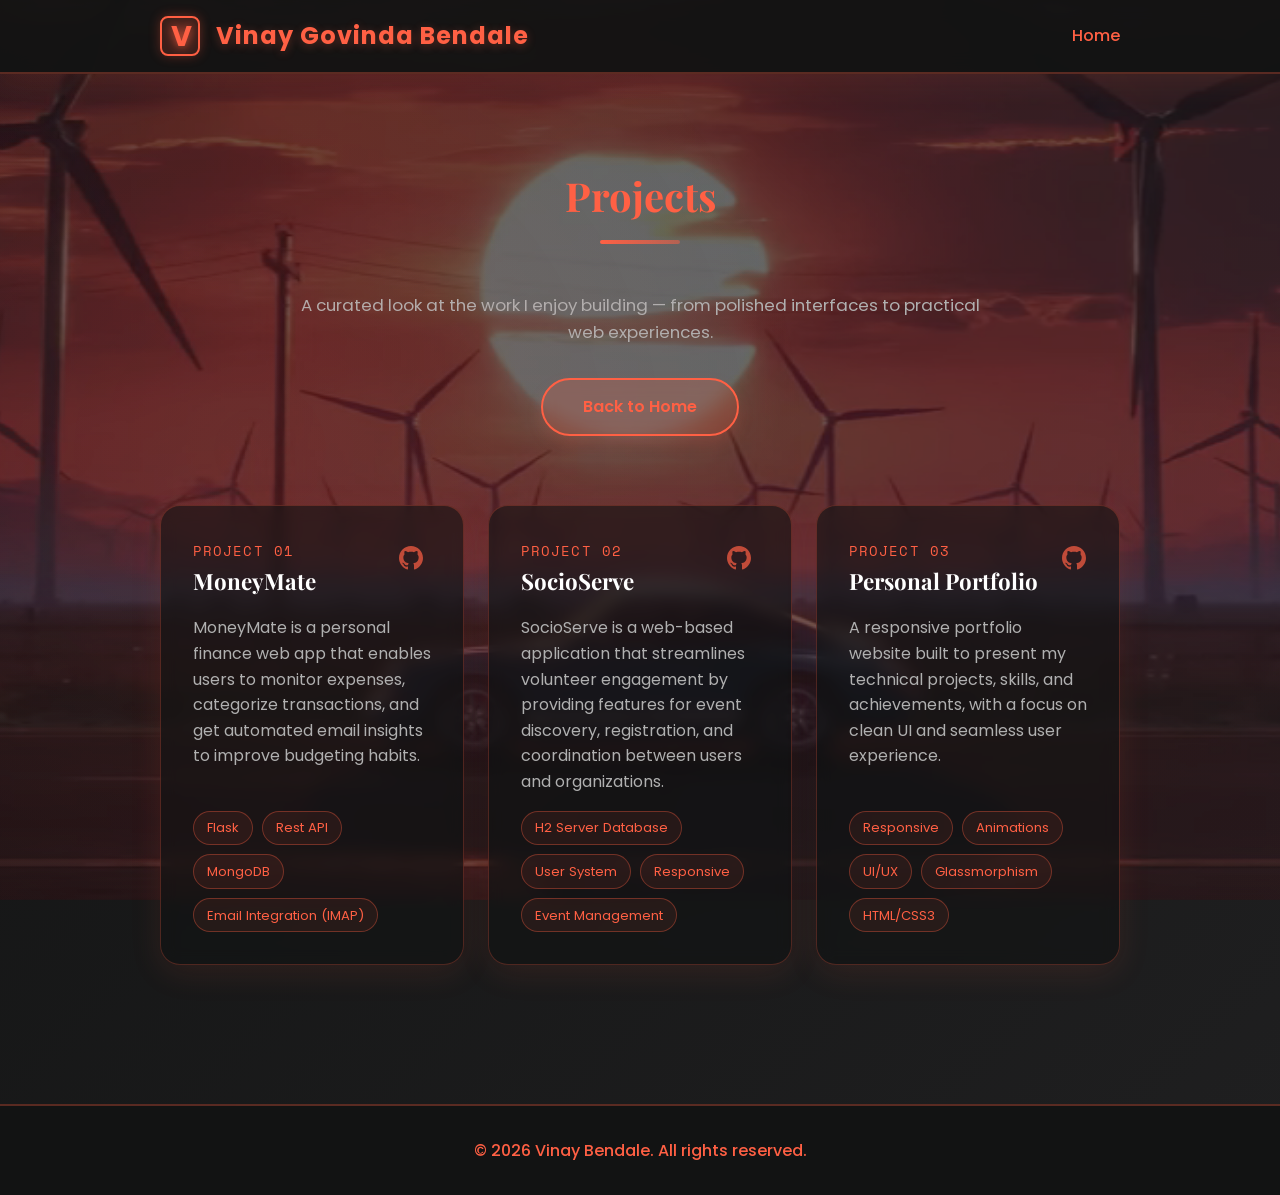
==== commit f7d52957: "project" ====
--- a/projects.html
+++ b/projects.html
@@ -72,9 +72,10 @@
                         </div>
                         <p>MoneyMate is a personal finance web app that enables users to monitor expenses, categorize transactions, and get automated email insights to improve budgeting habits.</p>
                         <div class="project-tags">
-                            <span class="project-tag">React</span>
-                            <span class="project-tag">Node.js</span>
+                            <span class="project-tag">Flask</span>
+                            <span class="project-tag">Rest API</span>
                             <span class="project-tag">MongoDB</span>
+                            <span class="project-tag">Email Integration (IMAP)</span>
                         </div>
                     </article>
 
@@ -92,9 +93,10 @@
                         </div>
                         <p>SocioServe is a web-based application that streamlines volunteer engagement by providing features for event discovery, registration, and coordination between users and organizations.</p>
                         <div class="project-tags">
-                            <span class="project-tag">UI Design</span>
+                            <span class="project-tag">H2 Server Database</span>
+                            <span class="project-tag">User System</span>
                             <span class="project-tag">Responsive</span>
-                            <span class="project-tag">Workflow</span>
+                            <span class="project-tag">Event Management</span>
                         </div>
                     </article>
 
@@ -112,9 +114,11 @@
                         </div>
                         <p>A responsive portfolio website built to present my technical projects, skills, and achievements, with a focus on clean UI and seamless user experience.</p>
                         <div class="project-tags">
-                            <span class="project-tag">Branding</span>
-                            <span class="project-tag">Motion</span>
-                            <span class="project-tag">Front End</span>
+                            <span class="project-tag">Responsive</span>
+                            <span class="project-tag">Animations</span>
+                            <span class="project-tag">UI/UX</span>
+                            <span class="project-tag">Glassmorphism</span>
+                            <span class="project-tag">HTML/CSS3</span>
                         </div>
                     </article>
                 </div>
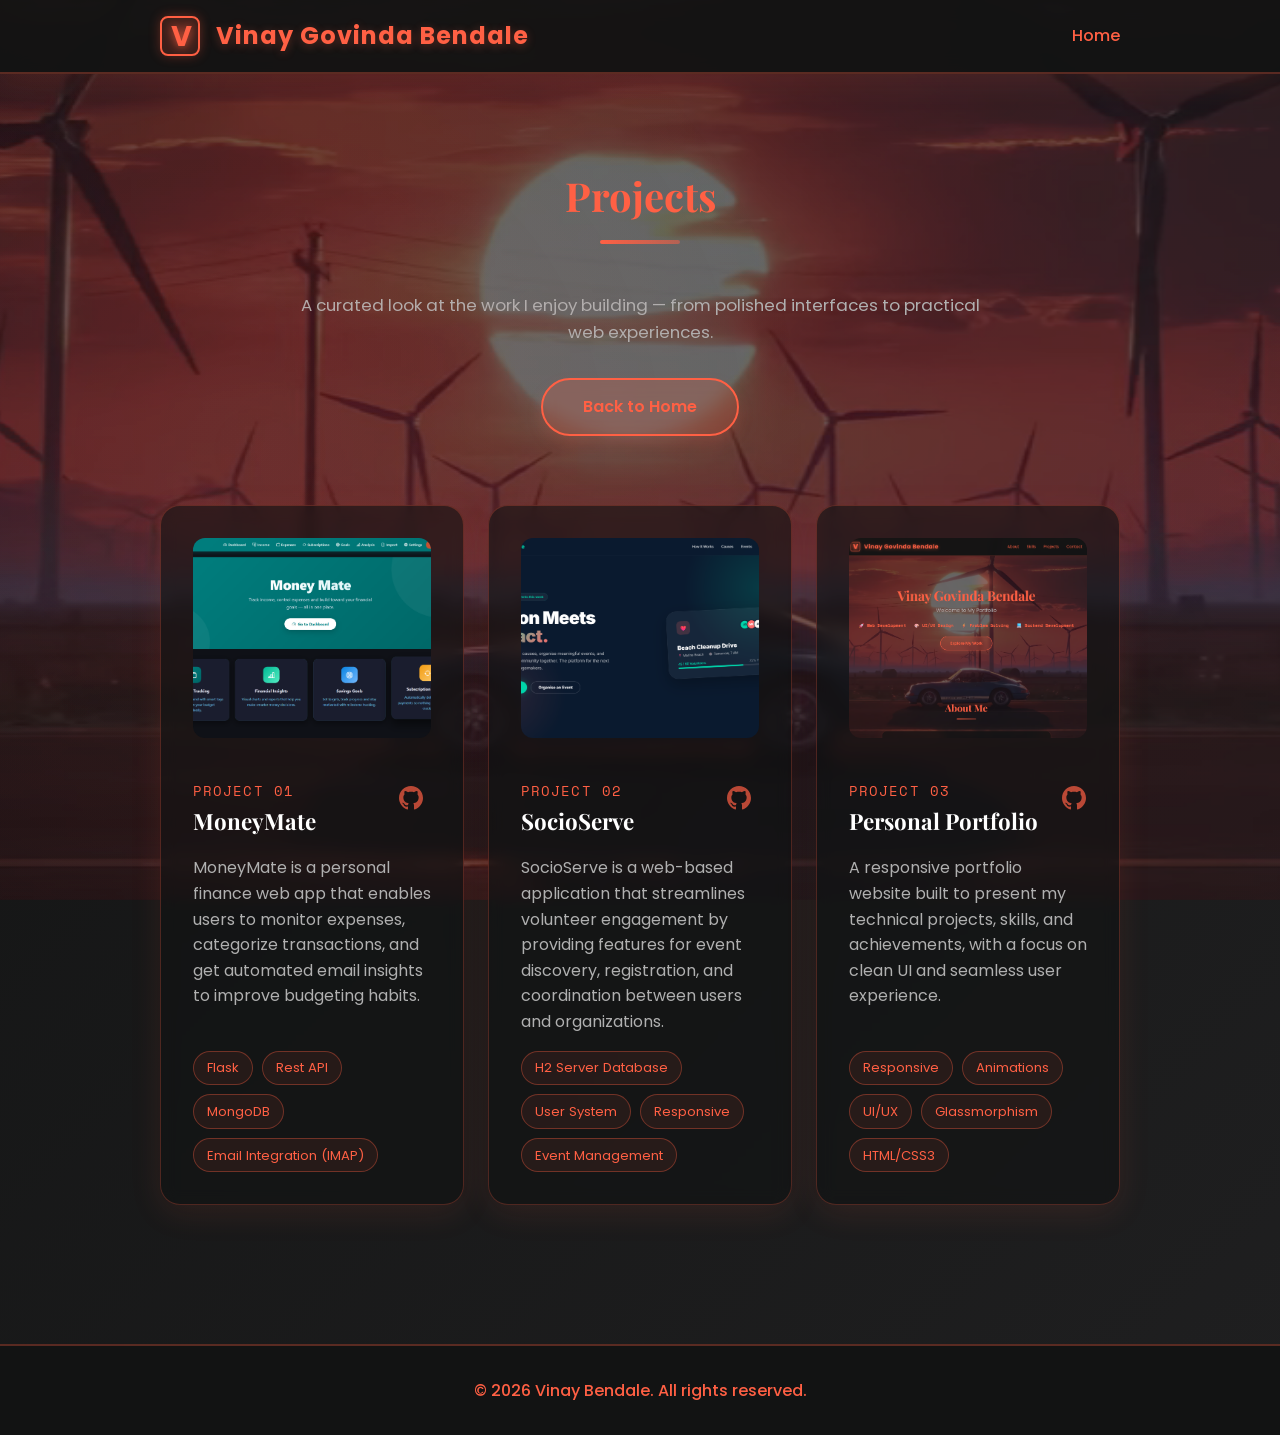
==== commit 107a7b14: "upd" ====
--- a/projects.html
+++ b/projects.html
@@ -59,6 +59,9 @@
             <div class="container">
                 <div class="projects-cards">
                     <article class="project-card glass-morphic">
+                        <div class="project-hero-image">
+                            <img src="Website Photos/MoneyMate.png" alt="MoneyMate project preview" loading="lazy">
+                        </div>
                         <div class="project-header">
                             <div>
                                 <span class="project-kicker">Project 01</span>
@@ -80,6 +83,9 @@
                     </article>
 
                     <article class="project-card glass-morphic">
+                        <div class="project-hero-image">
+                          <img src="Website Photos/SocioServe.png" alt="SocioServe project preview" loading="lazy">
+                        </div>
                         <div class="project-header">
                             <div>
                                 <span class="project-kicker">Project 02</span>
@@ -101,12 +107,15 @@
                     </article>
 
                     <article class="project-card glass-morphic">
+                        <div class="project-hero-image">
+                            <img src="Website Photos/Portfolio.png" alt="Personal Portfolio project preview" loading="lazy">
+                        </div>
                         <div class="project-header">
                             <div>
                                 <span class="project-kicker">Project 03</span>
                                 <h3>Personal Portfolio</h3>
                             </div>
-                            <a href="https://github.com/31-vinay/Personal-Portfolio" class="project-github" target="_blank" rel="noopener noreferrer" aria-label="View on GitHub">
+                            <a href="https://github.com/31-vinay/vinay-portfolio" class="project-github" target="_blank" rel="noopener noreferrer" aria-label="View on GitHub">
                                 <svg width="24" height="24" viewBox="0 0 24 24" fill="currentColor">
                                     <path d="M12 0c-6.626 0-12 5.373-12 12 0 5.302 3.438 9.8 8.207 11.387.599.111.793-.261.793-.577v-2.234c-3.338.726-4.033-1.416-4.033-1.416-.546-1.387-1.333-1.756-1.333-1.756-1.089-.745.083-.729.083-.729 1.205.084 1.839 1.237 1.839 1.237 1.07 1.834 2.807 1.304 3.492.997.107-.775.418-1.305.762-1.604-2.665-.305-5.467-1.334-5.467-5.931 0-1.311.469-2.381 1.236-3.221-.124-.303-.535-1.524.117-3.176 0 0 1.008-.322 3.301 1.23.957-.266 1.983-.399 3.003-.404 1.02.005 2.047.138 3.006.404 2.291-1.552 3.297-1.23 3.297-1.23.653 1.653.242 2.874.118 3.176.77.84 1.235 1.911 1.235 3.221 0 4.609-2.807 5.624-5.479 5.921.43.372.823 1.102.823 2.222v 3.293c0 .319.192.694.801.576 4.765-1.589 8.199-6.086 8.199-11.386 0-6.627-5.373-12-12-12z"/>
                                 </svg>
--- a/styles.css
+++ b/styles.css
@@ -941,3 +941,32 @@
         font-size: 0.8rem;
     }
 }
+/* ========== PROJECT HERO IMAGES ========== */
+.project-hero-image {
+    width: 100%;
+    height: 200px;
+    overflow: hidden;
+    border-radius: 12px;
+    margin-bottom: 1.5rem;
+    background: rgba(255, 96, 68, 0.1);
+    position: relative;
+}
+
+.project-hero-image img {
+    width: 100%;
+    height: 100%;
+    object-fit: cover;
+    display: block;
+    transition: transform 0.3s ease;
+}
+
+.project-card:hover .project-hero-image img {
+    transform: scale(1.05);
+}
+
+@media (max-width: 768px) {
+    .project-hero-image {
+        height: 160px;
+        margin-bottom: 1rem;
+    }
+}
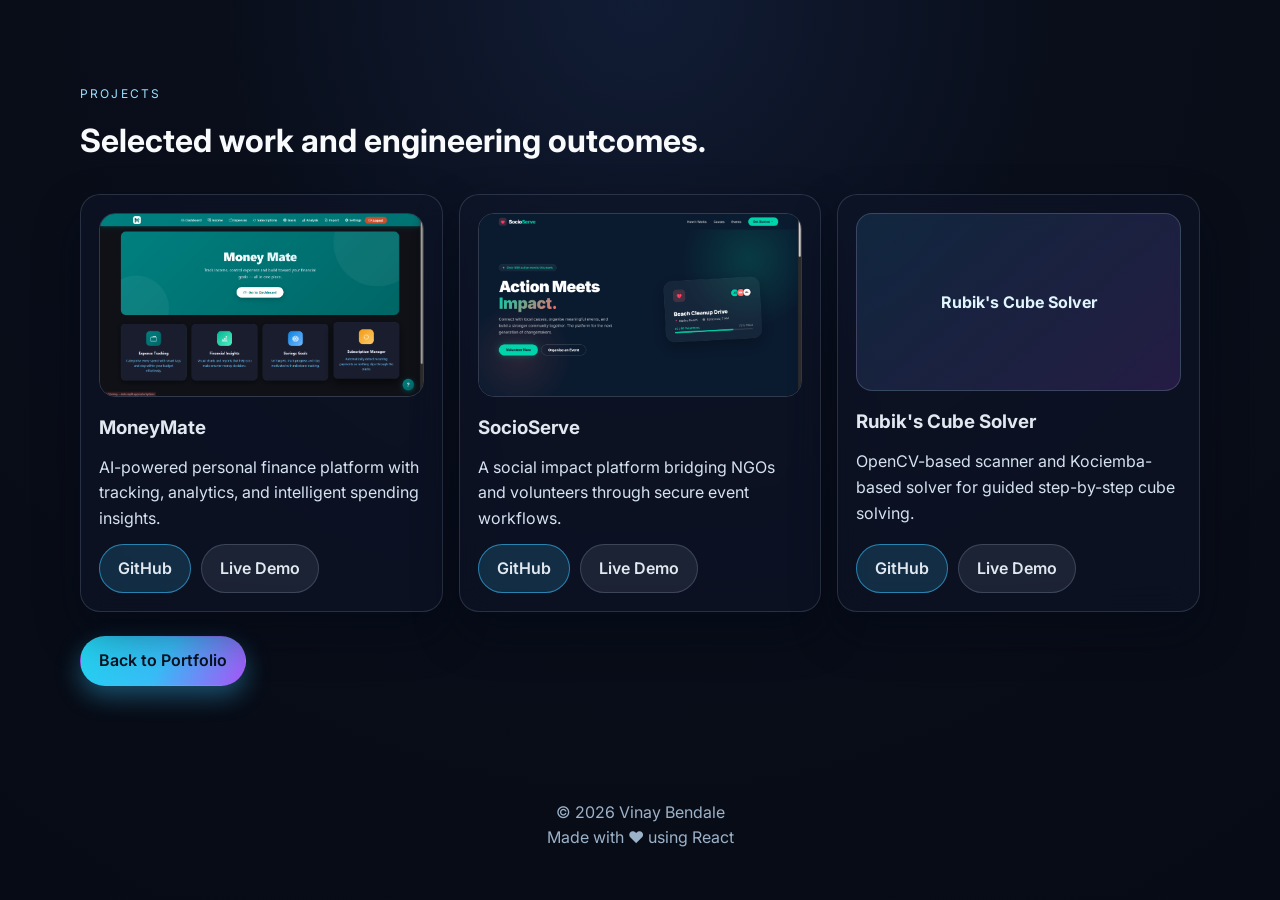
==== commit e15e25c1: "major upd 1" ====
--- a/projects.html
+++ b/projects.html
@@ -3,140 +3,62 @@
 <head>
     <meta charset="UTF-8">
     <meta name="viewport" content="width=device-width, initial-scale=1.0">
-    <title>Vinay - Projects</title>
+    <title>Featured Projects | Vinay Bendale</title>
+    <meta name="description" content="Featured software projects by Vinay Bendale including MoneyMate, SocioServe, and Rubik's Cube Solver.">
     <link rel="preconnect" href="https://fonts.googleapis.com">
     <link rel="preconnect" href="https://fonts.gstatic.com" crossorigin>
-    <link href="https://fonts.googleapis.com/css2?family=Poppins:wght@300;400;600;700&family=Space+Mono:wght@400;700&family=Playfair+Display:wght@700&display=swap" rel="stylesheet">
+    <link href="https://fonts.googleapis.com/css2?family=Inter:wght@300;400;500;600;700;800&display=swap" rel="stylesheet">
     <link rel="stylesheet" href="styles.css">
-    <link rel="preload" as="video" href="background-mobile.mp4" type="video/mp4">
-    <!-- Vercel Web Analytics -->
-    <script defer src="https://cdn.vercel-insights.com/v1/script.js"></script>
-    <!-- Vercel Speed Insights -->
-    <script>
-        window.si = window.si || function () { (window.siq = window.siq || []).push(arguments); };
-    </script>
-    <script defer src="/_vercel/speed-insights/script.js"></script>
 </head>
-<body class="projects-page">
-    <div class="video-background">
-        <video autoplay muted loop playsinline preload="auto">
-            <source src="background-mobile.mp4" media="(max-width: 768px)" type="video/mp4">
-            <source src="background-desktop.mp4" type="video/mp4">
-            <source src="background-mobile.mp4" type="video/mp4; codecs=hevc">
-            <source src="background-mobile.webm" type="video/webm">
-        </video>
-        <div class="video-overlay"></div>
-    </div>
+<body>
+    <main class="section">
+        <div class="container">
+            <div class="section-heading reveal show">
+                <p class="eyebrow">Projects</p>
+                <h2>Selected work and engineering outcomes.</h2>
+            </div>
 
-    <div class="cursor-glow"></div>
+            <div class="projects-grid">
+                <article class="glass project-card reveal show">
+                    <div class="project-image-wrap"><img src="Website Photos/MoneyMate.png" alt="MoneyMate screenshot placeholder" loading="lazy"></div>
+                    <h3>MoneyMate</h3>
+                    <p>AI-powered personal finance platform with tracking, analytics, and intelligent spending insights.</p>
+                    <div class="project-actions">
+                        <a class="btn btn-secondary" href="https://github.com/31-vinay/MoneyMate" target="_blank" rel="noopener noreferrer">GitHub</a>
+                        <a class="btn btn-ghost" href="#">Live Demo</a>
+                    </div>
+                </article>
 
-    <nav class="navbar">
-        <div class="container">
-            <div class="logo-glass">
-                <span class="logo-v">V</span>
-                Vinay Govinda Bendale
+                <article class="glass project-card reveal show">
+                    <div class="project-image-wrap"><img src="Website Photos/SocioServe.png" alt="SocioServe screenshot placeholder" loading="lazy"></div>
+                    <h3>SocioServe</h3>
+                    <p>A social impact platform bridging NGOs and volunteers through secure event workflows.</p>
+                    <div class="project-actions">
+                        <a class="btn btn-secondary" href="https://github.com/31-vinay/SocioServe" target="_blank" rel="noopener noreferrer">GitHub</a>
+                        <a class="btn btn-ghost" href="#">Live Demo</a>
+                    </div>
+                </article>
+
+                <article class="glass project-card reveal show">
+                    <div class="project-image-wrap project-placeholder"><span>Rubik's Cube Solver</span></div>
+                    <h3>Rubik's Cube Solver</h3>
+                    <p>OpenCV-based scanner and Kociemba-based solver for guided step-by-step cube solving.</p>
+                    <div class="project-actions">
+                        <a class="btn btn-secondary" href="https://github.com/31-vinay" target="_blank" rel="noopener noreferrer">GitHub</a>
+                        <a class="btn btn-ghost" href="#">Live Demo</a>
+                    </div>
+                </article>
             </div>
-            <ul class="nav-links">
-                <li><a href="index.html">Home</a></li>
-            </ul>
+
+            <div class="hero-actions" style="margin-top:24px;">
+                <a class="btn btn-primary" href="index.html">Back to Portfolio</a>
+            </div>
         </div>
-    </nav>
-
-    <main>
-        <section class="projects-hero">
-            <div class="container">
-                <h1 class="section-title">Projects</h1>
-                <p class="projects-subtitle">
-                    A curated look at the work I enjoy building — from polished interfaces to practical web experiences.
-                </p>
-                <div class="projects-actions">
-                    <a class="glass-button" href="index.html">Back to Home</a>
-                </div>
-            </div>
-        </section>
-
-        <section class="projects-grid">
-            <div class="container">
-                <div class="projects-cards">
-                    <article class="project-card glass-morphic">
-                        <div class="project-hero-image">
-                            <img src="Website Photos/MoneyMate.png" alt="MoneyMate project preview" loading="lazy">
-                        </div>
-                        <div class="project-header">
-                            <div>
-                                <span class="project-kicker">Project 01</span>
-                                <h3>MoneyMate</h3>
-                            </div>
-                            <a href="https://github.com/31-vinay/MoneyMate" class="project-github" target="_blank" rel="noopener noreferrer" aria-label="View on GitHub">
-                                <svg width="24" height="24" viewBox="0 0 24 24" fill="currentColor">
-                                    <path d="M12 0c-6.626 0-12 5.373-12 12 0 5.302 3.438 9.8 8.207 11.387.599.111.793-.261.793-.577v-2.234c-3.338.726-4.033-1.416-4.033-1.416-.546-1.387-1.333-1.756-1.333-1.756-1.089-.745.083-.729.083-.729 1.205.084 1.839 1.237 1.839 1.237 1.07 1.834 2.807 1.304 3.492.997.107-.775.418-1.305.762-1.604-2.665-.305-5.467-1.334-5.467-5.931 0-1.311.469-2.381 1.236-3.221-.124-.303-.535-1.524.117-3.176 0 0 1.008-.322 3.301 1.23.957-.266 1.983-.399 3.003-.404 1.02.005 2.047.138 3.006.404 2.291-1.552 3.297-1.23 3.297-1.23.653 1.653.242 2.874.118 3.176.77.84 1.235 1.911 1.235 3.221 0 4.609-2.807 5.624-5.479 5.921.43.372.823 1.102.823 2.222v 3.293c0 .319.192.694.801.576 4.765-1.589 8.199-6.086 8.199-11.386 0-6.627-5.373-12-12-12z"/>
-                                </svg>
-                            </a>
-                        </div>
-                        <p>MoneyMate is a personal finance web app that enables users to monitor expenses, categorize transactions, and get automated email insights to improve budgeting habits.</p>
-                        <div class="project-tags">
-                            <span class="project-tag">Flask</span>
-                            <span class="project-tag">Rest API</span>
-                            <span class="project-tag">MongoDB</span>
-                            <span class="project-tag">Email Integration (IMAP)</span>
-                        </div>
-                    </article>
-
-                    <article class="project-card glass-morphic">
-                        <div class="project-hero-image">
-                          <img src="Website Photos/SocioServe.png" alt="SocioServe project preview" loading="lazy">
-                        </div>
-                        <div class="project-header">
-                            <div>
-                                <span class="project-kicker">Project 02</span>
-                                <h3>SocioServe</h3>
-                            </div>
-                            <a href="https://github.com/31-vinay/SocioServe" class="project-github" target="_blank" rel="noopener noreferrer" aria-label="View on GitHub">
-                                <svg width="24" height="24" viewBox="0 0 24 24" fill="currentColor">
-                                    <path d="M12 0c-6.626 0-12 5.373-12 12 0 5.302 3.438 9.8 8.207 11.387.599.111.793-.261.793-.577v-2.234c-3.338.726-4.033-1.416-4.033-1.416-.546-1.387-1.333-1.756-1.333-1.756-1.089-.745.083-.729.083-.729 1.205.084 1.839 1.237 1.839 1.237 1.07 1.834 2.807 1.304 3.492.997.107-.775.418-1.305.762-1.604-2.665-.305-5.467-1.334-5.467-5.931 0-1.311.469-2.381 1.236-3.221-.124-.303-.535-1.524.117-3.176 0 0 1.008-.322 3.301 1.23.957-.266 1.983-.399 3.003-.404 1.02.005 2.047.138 3.006.404 2.291-1.552 3.297-1.23 3.297-1.23.653 1.653.242 2.874.118 3.176.77.84 1.235 1.911 1.235 3.221 0 4.609-2.807 5.624-5.479 5.921.43.372.823 1.102.823 2.222v 3.293c0 .319.192.694.801.576 4.765-1.589 8.199-6.086 8.199-11.386 0-6.627-5.373-12-12-12z"/>
-                                </svg>
-                            </a>
-                        </div>
-                        <p>SocioServe is a web-based application that streamlines volunteer engagement by providing features for event discovery, registration, and coordination between users and organizations.</p>
-                        <div class="project-tags">
-                            <span class="project-tag">H2 Server Database</span>
-                            <span class="project-tag">User System</span>
-                            <span class="project-tag">Responsive</span>
-                            <span class="project-tag">Event Management</span>
-                        </div>
-                    </article>
-
-                    <article class="project-card glass-morphic">
-                        <div class="project-hero-image">
-                            <img src="Website Photos/Portfolio.png" alt="Personal Portfolio project preview" loading="lazy">
-                        </div>
-                        <div class="project-header">
-                            <div>
-                                <span class="project-kicker">Project 03</span>
-                                <h3>Personal Portfolio</h3>
-                            </div>
-                            <a href="https://github.com/31-vinay/vinay-portfolio" class="project-github" target="_blank" rel="noopener noreferrer" aria-label="View on GitHub">
-                                <svg width="24" height="24" viewBox="0 0 24 24" fill="currentColor">
-                                    <path d="M12 0c-6.626 0-12 5.373-12 12 0 5.302 3.438 9.8 8.207 11.387.599.111.793-.261.793-.577v-2.234c-3.338.726-4.033-1.416-4.033-1.416-.546-1.387-1.333-1.756-1.333-1.756-1.089-.745.083-.729.083-.729 1.205.084 1.839 1.237 1.839 1.237 1.07 1.834 2.807 1.304 3.492.997.107-.775.418-1.305.762-1.604-2.665-.305-5.467-1.334-5.467-5.931 0-1.311.469-2.381 1.236-3.221-.124-.303-.535-1.524.117-3.176 0 0 1.008-.322 3.301 1.23.957-.266 1.983-.399 3.003-.404 1.02.005 2.047.138 3.006.404 2.291-1.552 3.297-1.23 3.297-1.23.653 1.653.242 2.874.118 3.176.77.84 1.235 1.911 1.235 3.221 0 4.609-2.807 5.624-5.479 5.921.43.372.823 1.102.823 2.222v 3.293c0 .319.192.694.801.576 4.765-1.589 8.199-6.086 8.199-11.386 0-6.627-5.373-12-12-12z"/>
-                                </svg>
-                            </a>
-                        </div>
-                        <p>A responsive portfolio website built to present my technical projects, skills, and achievements, with a focus on clean UI and seamless user experience.</p>
-                        <div class="project-tags">
-                            <span class="project-tag">Responsive</span>
-                            <span class="project-tag">Animations</span>
-                            <span class="project-tag">UI/UX</span>
-                            <span class="project-tag">Glassmorphism</span>
-                            <span class="project-tag">HTML/CSS3</span>
-                        </div>
-                    </article>
-                </div>
-            </div>
-        </section>
     </main>
 
-    <footer class="footer-glass">
-        <p>&copy; 2026 Vinay Bendale. All rights reserved.</p>
+    <footer class="site-footer">
+        <p>© 2026 Vinay Bendale</p>
+        <p>Made with ❤️ using React</p>
     </footer>
 
     <script src="script.js"></script>
--- a/styles.css
+++ b/styles.css
@@ -1,87 +1,68 @@
+:root {
+    --bg: #090e1a;
+    --bg-soft: #0f172a;
+    --text: #e2e8f0;
+    --muted: #94a3b8;
+    --accent: #38bdf8;
+    --accent-2: #a855f7;
+    --glass: rgba(15, 23, 42, 0.55);
+    --glass-border: rgba(148, 163, 184, 0.22);
+    --shadow: 0 20px 45px rgba(2, 8, 23, 0.45);
+}
+
 * {
     margin: 0;
     padding: 0;
     box-sizing: border-box;
-    -webkit-tap-highlight-color: transparent;
-    -webkit-user-select: none;
-    -moz-user-select: none;
-    -ms-user-select: none;
-    user-select: none;
-    -webkit-touch-callout: none;
-    outline: none;
 }
 
 html {
-    cursor: url('data:image/svg+xml;utf8,<svg xmlns="http://www.w3.org/2000/svg" width="10" height="10" viewBox="0 0 10 10"><circle cx="5" cy="5" r="4" fill="%23FF6044"/></svg>') 5 5, pointer;
-    -webkit-tap-highlight-color: transparent;
-}
-
-*:focus {
-    outline: none;
-    -webkit-tap-highlight-color: transparent;
-}
-
-*:active {
-    -webkit-tap-highlight-color: transparent;
-}
-
-:root {
-    --neon-coral: #FF6044;
-    --space-black: #121313;
-    --light-bg: #1a1a1b;
-    --card-light: #252526;
-    --text-dark: #ffffff;
-    --text-light: #b0b0b0;
+    scroll-behavior: smooth;
 }
 
 body {
-    font-family: 'Poppins', sans-serif;
+    font-family: 'Inter', sans-serif;
+    background: radial-gradient(circle at top, #111c35 0%, var(--bg) 38%, #070b15 100%);
+    color: var(--text);
+    min-height: 100vh;
     line-height: 1.6;
-    color: var(--text-dark);
-    background: linear-gradient(135deg, var(--space-black) 0%, #1f1f20 100%);
-    min-height: 100vh;
+    overflow-x: hidden;
+}
+
+a {
+    color: inherit;
+    text-decoration: none;
+}
+
+img {
+    max-width: 100%;
+    display: block;
+}
+
+.container {
+    width: min(1120px, 92%);
+    margin: 0 auto;
+}
+
+.section {
+    padding: 84px 0;
     position: relative;
-    overflow-x: hidden;
-    -webkit-tap-highlight-color: transparent;
-    -webkit-touch-callout: none;
-}
-
-/* Mouse Cursor Glow Effect */
-.cursor-glow {
-    position: fixed;
-    width: 45px;
-    height: 45px;
-    background: radial-gradient(circle, rgba(255, 96, 68, 0.8) 0%, rgba(255, 96, 68, 0.4) 40%, rgba(255, 96, 68, 0) 70%);
-    border-radius: 50%;
-    pointer-events: none;
-    z-index: 9999;
-    filter: blur(18px);
-    box-shadow: 0 0 30px rgba(255, 96, 68, 0.6);
-    opacity: 0;
-    transform: translate(-22.5px, -22.5px);
-    transition: opacity 0.2s ease;
-    display: none;
-}
-
-@media (hover: hover) and (pointer: fine) {
-    .cursor-glow {
-        display: block;
-    }
-}
-
-.cursor-glow.active {
-    opacity: 1;
-}
-
-/* Video Background */
+    z-index: 2;
+}
+
+.glass {
+    background: var(--glass);
+    border: 1px solid var(--glass-border);
+    box-shadow: var(--shadow);
+    backdrop-filter: blur(16px);
+    border-radius: 20px;
+}
+
 .video-background {
     position: fixed;
-    top: 0;
-    left: 0;
-    width: 100%;
-    height: 100%;
-    z-index: -1;
-    overflow: hidden;
+    inset: 0;
+    z-index: -2;
+    pointer-events: none;
 }
 
 .video-background video {
@@ -92,881 +73,584 @@
     display: block;
 }
 
+.video-overlay {
+    position: absolute;
+    inset: 0;
+    background: linear-gradient(135deg, rgba(7, 11, 21, 0.58) 0%, rgba(9, 14, 26, 0.7) 100%);
+    z-index: 1;
+}
+
+.particles {
+    position: absolute;
+    inset: 0;
+}
+
+.particle {
+    position: absolute;
+    width: 4px;
+    height: 4px;
+    border-radius: 50%;
+    background: rgba(56, 189, 248, 0.65);
+    animation: particleFloat 18s linear infinite;
+}
+
+.cursor-glow {
+    position: fixed;
+    width: 280px;
+    height: 280px;
+    border-radius: 50%;
+    background: radial-gradient(circle, rgba(56, 189, 248, 0.22) 0%, rgba(56, 189, 248, 0) 70%);
+    transform: translate(-50%, -50%);
+    pointer-events: none;
+    z-index: 1;
+    opacity: 0;
+    transition: opacity 0.3s ease;
+}
+
+.cursor-glow.active {
+    opacity: 1;
+}
+
+.site-header {
+    position: sticky;
+    top: 16px;
+    width: min(1120px, 92%);
+    margin: 16px auto 0;
+    z-index: 20;
+}
+
+.nav-wrap {
+    min-height: 68px;
+    display: flex;
+    justify-content: space-between;
+    align-items: center;
+    padding: 12px 18px;
+}
+
+.brand {
+    display: inline-flex;
+    align-items: center;
+    gap: 10px;
+    font-weight: 700;
+}
+
+.brand-mark {
+    width: 34px;
+    height: 34px;
+    border-radius: 10px;
+    background: linear-gradient(145deg, rgba(56, 189, 248, 0.24), rgba(168, 85, 247, 0.24));
+    border: 1px solid rgba(56, 189, 248, 0.5);
+    display: inline-flex;
+    align-items: center;
+    justify-content: center;
+    color: var(--accent);
+}
+
+.nav-links {
+    list-style: none;
+    display: flex;
+    gap: 20px;
+}
+
+.nav-links a {
+    color: var(--muted);
+    font-weight: 500;
+    transition: color 0.3s ease;
+}
+
+.nav-links a:hover {
+    color: #d8f3ff;
+}
+
+.hero-grid {
+    display: grid;
+    grid-template-columns: 1.2fr 0.8fr;
+    gap: 36px;
+    align-items: center;
+}
+
+.eyebrow {
+    text-transform: uppercase;
+    letter-spacing: 0.18em;
+    font-size: 0.75rem;
+    color: #9bdfff;
+    margin-bottom: 12px;
+}
+
+h1 {
+    font-size: clamp(2.2rem, 6vw, 4rem);
+    line-height: 1.08;
+    margin-bottom: 16px;
+}
+
+h2 {
+    font-size: clamp(1.05rem, 2vw, 1.4rem);
+    color: #cbd5e1;
+    font-weight: 500;
+    margin-bottom: 14px;
+}
+
+.hero-tagline {
+    color: var(--muted);
+    max-width: 640px;
+}
+
+.hero-actions {
+    margin-top: 28px;
+    display: flex;
+    gap: 12px;
+    flex-wrap: wrap;
+}
+
+.btn {
+    border-radius: 999px;
+    padding: 11px 18px;
+    font-weight: 600;
+    border: 1px solid transparent;
+    transition: transform 0.25s ease, box-shadow 0.25s ease, background 0.25s ease, border-color 0.25s ease;
+}
+
+.btn:hover {
+    transform: translateY(-2px) scale(1.02);
+}
+
+.btn-primary {
+    background: linear-gradient(120deg, #22d3ee, #38bdf8, #a855f7);
+    color: #071220;
+    box-shadow: 0 10px 24px rgba(56, 189, 248, 0.38);
+}
+
+.btn-secondary {
+    background: rgba(56, 189, 248, 0.16);
+    border-color: rgba(56, 189, 248, 0.6);
+}
+
+.btn-secondary:hover {
+    box-shadow: 0 12px 26px rgba(56, 189, 248, 0.24);
+}
+
+.btn-ghost {
+    background: rgba(148, 163, 184, 0.12);
+    border-color: rgba(148, 163, 184, 0.28);
+}
+
+.profile-card {
+    padding: 26px;
+}
+
+.profile-photo {
+    width: 170px;
+    height: 170px;
+    margin: 0 auto 20px;
+    border-radius: 30px;
+    background: linear-gradient(145deg, rgba(56, 189, 248, 0.22), rgba(168, 85, 247, 0.25));
+    border: 1px solid rgba(56, 189, 248, 0.5);
+    display: grid;
+    place-items: center;
+}
+
+.profile-photo span {
+    font-size: 2.5rem;
+    font-weight: 800;
+    color: #e0f7ff;
+}
+
+.profile-card h3 {
+    margin-bottom: 8px;
+}
+
+.profile-card p {
+    color: var(--muted);
+    margin-bottom: 16px;
+}
+
+.status-pill {
+    border-radius: 999px;
+    border: 1px solid rgba(56, 189, 248, 0.45);
+    background: rgba(56, 189, 248, 0.13);
+    padding: 8px 12px;
+    width: fit-content;
+    font-size: 0.92rem;
+}
+
+.status-dot {
+    width: 8px;
+    height: 8px;
+    border-radius: 50%;
+    display: inline-block;
+    margin-right: 7px;
+    background: #22c55e;
+    box-shadow: 0 0 12px #22c55e;
+}
+
+.section-heading {
+    margin-bottom: 28px;
+}
+
+.section-heading h2 {
+    color: #f8fafc;
+    font-weight: 700;
+    font-size: clamp(1.45rem, 2.5vw, 2rem);
+}
+
+.about-grid {
+    display: grid;
+    grid-template-columns: 1.2fr 0.8fr;
+    gap: 20px;
+}
+
+.about-card {
+    padding: 28px;
+}
+
+.about-card p {
+    color: #d6e1f1;
+    line-height: 1.8;
+}
+
+.about-meta {
+    display: grid;
+    gap: 12px;
+}
+
+.mini-card {
+    padding: 18px;
+    border-radius: 16px;
+}
+
+.mini-card h3 {
+    font-size: 0.85rem;
+    text-transform: uppercase;
+    letter-spacing: 0.08em;
+    color: #89d7fa;
+}
+
+.mini-card p {
+    margin-top: 8px;
+}
+
+.skills-grid,
+.projects-grid,
+.github-grid {
+    display: grid;
+    gap: 16px;
+}
+
+.skills-grid {
+    grid-template-columns: repeat(3, minmax(0, 1fr));
+}
+
+.skill-group {
+    padding: 20px;
+}
+
+.skill-group h3 {
+    margin-bottom: 14px;
+    font-size: 1rem;
+}
+
+.badges {
+    display: flex;
+    gap: 8px;
+    flex-wrap: wrap;
+}
+
+.badges span {
+    padding: 7px 11px;
+    border-radius: 999px;
+    border: 1px solid rgba(56, 189, 248, 0.45);
+    background: rgba(56, 189, 248, 0.12);
+    color: #caecfb;
+    font-size: 0.86rem;
+    transition: transform 0.25s ease, box-shadow 0.25s ease;
+}
+
+.badges span:hover {
+    transform: translateY(-3px);
+    box-shadow: 0 10px 18px rgba(56, 189, 248, 0.18);
+}
+
+.projects-grid {
+    grid-template-columns: repeat(3, minmax(0, 1fr));
+}
+
+.project-card {
+    padding: 18px;
+    border-radius: 20px;
+    display: flex;
+    flex-direction: column;
+    gap: 12px;
+}
+
+.project-card h3 {
+    margin-top: 4px;
+}
+
+.project-card p {
+    color: #d5e2f0;
+}
+
+.project-card ul {
+    padding-left: 18px;
+    color: #b4c7d9;
+}
+
+.project-image-wrap {
+    border-radius: 16px;
+    overflow: hidden;
+    border: 1px solid rgba(148, 163, 184, 0.28);
+    min-height: 178px;
+}
+
+.project-image-wrap img {
+    width: 100%;
+    height: 100%;
+    object-fit: cover;
+}
+
+.project-placeholder {
+    display: grid;
+    place-items: center;
+    background: linear-gradient(140deg, rgba(56, 189, 248, 0.12), rgba(168, 85, 247, 0.16));
+}
+
+.project-placeholder span {
+    color: #dff6ff;
+    font-weight: 700;
+}
+
+.meta-title {
+    margin-top: 4px;
+    font-size: 0.8rem;
+    text-transform: uppercase;
+    letter-spacing: 0.1em;
+    color: #7dd3fc;
+}
+
+.project-actions {
+    margin-top: auto;
+    display: flex;
+    gap: 10px;
+    flex-wrap: wrap;
+}
+
+.timeline {
+    display: grid;
+    gap: 14px;
+    position: relative;
+    padding-left: 20px;
+}
+
+.timeline::before {
+    content: "";
+    position: absolute;
+    left: 4px;
+    top: 8px;
+    bottom: 8px;
+    width: 2px;
+    background: linear-gradient(var(--accent), var(--accent-2));
+}
+
+.timeline-item {
+    padding: 18px 20px;
+    position: relative;
+}
+
+.timeline-item::before {
+    content: "";
+    position: absolute;
+    left: -22px;
+    top: 23px;
+    width: 11px;
+    height: 11px;
+    border-radius: 50%;
+    background: var(--accent);
+    box-shadow: 0 0 14px rgba(56, 189, 248, 0.7);
+}
+
+.certification-card {
+    padding: 22px;
+    display: flex;
+    justify-content: space-between;
+    gap: 16px;
+    align-items: center;
+}
+
+.verify-badge {
+    border-radius: 999px;
+    padding: 10px 14px;
+    background: rgba(34, 197, 94, 0.14);
+    border: 1px solid rgba(34, 197, 94, 0.45);
+    font-weight: 600;
+}
+
+.github-grid {
+    grid-template-columns: repeat(2, minmax(0, 1fr));
+}
+
+.github-card {
+    padding: 20px;
+}
+
+.github-card h3 {
+    margin-bottom: 12px;
+}
+
+.placeholder {
+    border: 1px dashed rgba(56, 189, 248, 0.38);
+    border-radius: 14px;
+    min-height: 120px;
+    display: grid;
+    place-items: center;
+    color: #95b6cd;
+    background: rgba(56, 189, 248, 0.06);
+}
+
+.stats-grid {
+    display: grid;
+    grid-template-columns: repeat(3, minmax(0, 1fr));
+    gap: 10px;
+}
+
+.stats-grid div {
+    border-radius: 12px;
+    border: 1px solid rgba(148, 163, 184, 0.24);
+    background: rgba(148, 163, 184, 0.08);
+    padding: 12px;
+}
+
+.stats-grid strong {
+    display: block;
+    font-size: 1.15rem;
+    color: #e6f6ff;
+}
+
+.stats-grid span {
+    color: var(--muted);
+    font-size: 0.84rem;
+}
+
+.repo-list {
+    list-style: none;
+    display: grid;
+    gap: 10px;
+}
+
+.repo-list a {
+    color: #cdefff;
+    border-bottom: 1px solid rgba(56, 189, 248, 0.26);
+    padding-bottom: 4px;
+}
+
+.contact-cta {
+    padding: 30px;
+    text-align: center;
+}
+
+.contact-cta h2 {
+    margin-bottom: 20px;
+}
+
+.contact-grid {
+    display: grid;
+    grid-template-columns: repeat(5, minmax(0, 1fr));
+    gap: 10px;
+}
+
+.contact-grid a {
+    padding: 12px;
+    border-radius: 12px;
+    border: 1px solid rgba(56, 189, 248, 0.36);
+    background: rgba(56, 189, 248, 0.12);
+    transition: transform 0.2s ease, background 0.2s ease;
+}
+
+.contact-grid a:hover {
+    transform: translateY(-3px);
+    background: rgba(56, 189, 248, 0.2);
+}
+
+.site-footer {
+    position: relative;
+    z-index: 2;
+    text-align: center;
+    padding: 30px 0 40px;
+    color: #9cb2c9;
+}
+
+.reveal {
+    opacity: 0;
+    transform: translateY(18px);
+    transition: opacity 0.6s ease, transform 0.6s ease;
+}
+
+.reveal.show {
+    opacity: 1;
+    transform: translateY(0);
+}
+
+@keyframes float {
+    0%, 100% { transform: translateY(0px); }
+    50% { transform: translateY(24px); }
+}
+
+@keyframes particleFloat {
+    0% {
+        transform: translateY(0) translateX(0);
+        opacity: 0;
+    }
+    20% { opacity: 0.9; }
+    100% {
+        transform: translateY(-120px) translateX(40px);
+        opacity: 0;
+    }
+}
+
+@media (max-width: 1024px) {
+    .hero-grid,
+    .about-grid {
+        grid-template-columns: 1fr;
+    }
+
+    .skills-grid,
+    .projects-grid {
+        grid-template-columns: repeat(2, minmax(0, 1fr));
+    }
+
+    .contact-grid {
+        grid-template-columns: repeat(2, minmax(0, 1fr));
+    }
+}
+
 @media (max-width: 768px) {
     .video-background video {
         opacity: 0.4;
     }
-}
-
-.video-overlay {
-    position: absolute;
-    top: 0;
-    left: 0;
-    width: 100%;
-    height: 100%;
-    background: linear-gradient(135deg, rgba(18, 19, 19, 0.4) 0%, rgba(31, 31, 32, 0.4) 100%);
-    z-index: -1;
-    pointer-events: none;
-}
-
-/* Animated gradient background - optimized */
-body::before {
-    content: '';
-    position: fixed;
-    top: 0;
-    left: 0;
-    width: 100%;
-    height: 100%;
-    background: radial-gradient(circle at 20% 50%, rgba(255, 96, 68, 0.08) 0%, transparent 50%);
-    pointer-events: none;
-    z-index: 0;
-    animation: gradientShift 12s ease-in-out infinite;
-    will-change: background;
-}
-
-@keyframes gradientShift {
-    0%, 100% {
-        background: radial-gradient(circle at 20% 50%, rgba(255, 96, 68, 0.08) 0%, transparent 50%);
-    }
-    50% {
-        background: radial-gradient(circle at 40% 50%, rgba(255, 96, 68, 0.1) 0%, transparent 50%);
-    }
-}
-
-.container {
-    max-width: 1000px;
-    margin: 0 auto;
-    padding: 0 20px;
-}
-
-/* ========== NEUMORPHIC STYLE ========== */
-.neomorphic {
-    background: linear-gradient(145deg, #1f1f20, #1a1a1b);
-    box-shadow: 9px 9px 16px rgba(0, 0, 0, 0.5),
-                -9px -9px 16px rgba(255, 96, 68, 0.1),
-                inset 2px 2px 5px rgba(255, 96, 68, 0.05),
-                inset -2px -2px 5px rgba(0, 0, 0, 0.3);
-    border-radius: 20px;
-    border: 1px solid rgba(255, 96, 68, 0.25);
-}
-
-.neomorphic:hover {
-    box-shadow: 6px 6px 12px rgba(0, 0, 0, 0.5),
-                -6px -6px 12px rgba(255, 96, 68, 0.15),
-                inset 1px 1px 3px rgba(255, 96, 68, 0.1),
-                inset -1px -1px 3px rgba(0, 0, 0, 0.3);
-}
-
-/* ========== GLASSMORPHIC STYLE ========== */
-.glass-morphic {
-    background: rgba(18, 19, 19, 0.6);
-    backdrop-filter: blur(8px);
-    border: 1px solid rgba(255, 96, 68, 0.25);
-    border-radius: 20px;
-    box-shadow: 0 8px 32px 0 rgba(255, 96, 68, 0.1);
-    will-change: transform;
-}
-
-.glass-morphic:hover {
-    background: rgba(18, 19, 19, 0.7);
-    border-color: rgba(255, 96, 68, 0.4);
-    box-shadow: 0 12px 40px 0 rgba(255, 96, 68, 0.15);
-}
-
-/* ========== NAVIGATION ========== */
-.navbar {
-    background: rgba(18, 19, 19, 0.95);
-    backdrop-filter: blur(10px);
-    color: var(--neon-coral);
-    padding: 1rem 0;
-    position: sticky;
-    top: 0;
-    z-index: 1000;
-    border-bottom: 2px solid rgba(255, 96, 68, 0.3);
-    box-shadow: 0 8px 32px 0 rgba(255, 96, 68, 0.1);
-}
-
-.navbar .container {
-    display: flex;
-    justify-content: space-between;
-    align-items: center;
-}
-
-.logo-v {
-    font-weight: 700;
-    font-size: 1.8rem;
-    color: var(--neon-coral);
-    text-shadow: 0 0 10px rgba(255, 96, 68, 0.8), 0 0 20px rgba(255, 96, 68, 0.4);
-    letter-spacing: -2px;
-    display: inline-flex;
-    align-items: center;
-    justify-content: center;
-    width: 40px;
-    height: 40px;
-    background: rgba(255, 96, 68, 0.15);
-    border: 2px solid var(--neon-coral);
-    border-radius: 8px;
-    box-shadow: 0 0 12px rgba(255, 96, 68, 0.3);
-}
-
-.logo-glass {
-    font-size: 1.5rem;
-    font-weight: bold;
-    color: var(--neon-coral);
-    text-shadow: 0 2px 10px rgba(255, 96, 68, 0.3);
-    letter-spacing: 1px;
-    animation: glow 2s ease-in-out infinite;
-    display: flex;
-    align-items: center;
-    gap: 1rem;
-}
-
-@media (max-width: 768px) {
-    .logo-glass {
-        font-size: 1rem;
-    }
-}
-
-@keyframes glow {
-    0%, 100% {
-        text-shadow: 0 2px 10px rgba(255, 96, 68, 0.3);
-    }
-    50% {
-        text-shadow: 0 2px 15px rgba(255, 96, 68, 0.5);
-    }
-}
-
-.nav-links {
-    display: flex;
-    list-style: none;
-    gap: 2rem;
-    margin-left: auto;
-}
-
-@media (max-width: 768px) {
+
+    .site-header {
+        top: 8px;
+    }
+
+    .nav-wrap {
+        flex-direction: column;
+        gap: 8px;
+    }
+
     .nav-links {
-        gap: 1rem;
-        font-size: 0.9rem;
-    }
-}
-
-.nav-links a {
-    color: var(--neon-coral);
-    text-decoration: none;
-    transition: all 0.3s ease;
-    position: relative;
-    font-weight: 500;
-}
-
-.nav-links a::after {
-    content: '';
-    position: absolute;
-    bottom: -5px;
-    left: 0;
-    width: 0;
-    height: 2px;
-    background: var(--neon-coral);
-    transition: width 0.3s ease;
-}
-
-.nav-links a:hover::after {
-    width: 100%;
-}
-
-/* ========== HERO SECTION ========== */
-.hero {
-    padding: 120px 0;
-    text-align: center;
-    position: relative;
-    overflow: hidden;
-}
-
-.hero::before {
-    content: '';
-    position: absolute;
-    top: -50%;
-    right: -10%;
-    width: 400px;
-    height: 400px;
-    background: radial-gradient(circle, rgba(255, 96, 68, 0.08) 0%, transparent 70%);
-    border-radius: 50%;
-    animation: float 8s ease-in-out infinite;
-    will-change: transform;
-}
-
-.hero::after {
-    content: '';
-    position: absolute;
-    bottom: -50%;
-    left: -10%;
-    width: 300px;
-    height: 300px;
-    background: radial-gradient(circle, rgba(255, 96, 68, 0.05) 0%, transparent 70%);
-    border-radius: 50%;
-    animation: float 10s ease-in-out infinite reverse;
-    will-change: transform;
-}
-
-@keyframes float {
-    0%, 100% { transform: translateY(0px); }
-    50% { transform: translateY(30px); }
-}
-
-.hero-content {
-    position: relative;
-    z-index: 1;
-}
-
-.hero-title-wrapper {
-    display: flex;
-    align-items: center;
-    justify-content: center;
-    gap: 1.5rem;
-    margin-bottom: 1rem;
-}
-
-.hero-v {
-    font-weight: 700;
-    font-size: 4rem;
-    color: var(--neon-coral);
-    text-shadow: 0 0 15px rgba(255, 96, 68, 0.8), 0 0 30px rgba(255, 96, 68, 0.4);
-    animation: slideInDown 0.8s ease;
-    letter-spacing: -3px;
-    line-height: 1;
-}
-
-.hero-title {
-    font-size: 3.5rem;
-    color: var(--neon-coral);
-    font-weight: 700;
-    letter-spacing: -1px;
-    font-family: 'Playfair Display', serif;
-    animation: slideInDown 0.8s ease;
-}
-
-.hero-subtitle {
-    font-size: 1.3rem;
-    color: var(--text-light);
-    margin-bottom: 2rem;
-    animation: slideInUp 0.8s ease 0.2s backwards;
-}
-
-@keyframes slideInDown {
-    from {
-        opacity: 0;
-        transform: translateY(-40px);
-    }
-    to {
-        opacity: 1;
-        transform: translateY(0);
-    }
-}
-
-@keyframes slideInUp {
-    from {
-        opacity: 0;
-        transform: translateY(40px);
-    }
-    to {
-        opacity: 1;
-        transform: translateY(0);
-    }
-}
-
-/* Scrolling Text Animation */
-.scrolling-text {
-    font-size: 1.1rem;
-    font-weight: 600;
-    margin: 2rem 0;
-    display: flex;
-    align-items: center;
-    justify-content: center;
-    gap: 2rem;
-    flex-wrap: wrap;
-}
-
-@media (max-width: 768px) {
-    .scrolling-text {
-        font-size: 0.9rem;
-        gap: 1rem;
-        margin: 1.5rem 0;
-    }
-}
-
-@media (max-width: 480px) {
-    .scrolling-text {
-        font-size: 0.85rem;
-        gap: 0.5rem;
-    }
-}
-
-.scroll-item {
-    display: inline-block;
-    color: var(--neon-coral);
-    white-space: nowrap;
-    font-family: 'Space Mono', monospace;
-    animation: fadeIn 0.8s ease backwards;
-}
-
-.scroll-item:nth-child(1) { animation-delay: 0.5s; }
-.scroll-item:nth-child(2) { animation-delay: 0.6s; }
-.scroll-item:nth-child(3) { animation-delay: 0.7s; }
-.scroll-item:nth-child(4) { animation-delay: 0.8s; }
-
-/* ========== GLASS BUTTON ========== */
-.glass-button {
-    display: inline-block;
-    padding: 14px 40px;
-    background: rgba(255, 96, 68, 0.2);
-    backdrop-filter: blur(8px);
-    border: 2px solid var(--neon-coral);
-    color: var(--neon-coral);
-    text-decoration: none;
-    border-radius: 50px;
-    font-weight: 600;
-    cursor: pointer;
-    transition: all 0.3s ease;
-    box-shadow: 0 8px 16px rgba(255, 96, 68, 0.15);
-    animation: fadeInScale 0.8s ease 0.4s backwards;
-    position: relative;
-    overflow: hidden;
-    will-change: transform;
-}
-
-.glass-button::before {
-    content: '';
-    position: absolute;
-    top: 50%;
-    left: 50%;
-    width: 0;
-    height: 0;
-    background: rgba(255, 96, 68, 0.15);
-    border-radius: 50%;
-    transform: translate(-50%, -50%);
-    transition: width 0.5s, height 0.5s;
-}
-
-.glass-button:hover::before {
-    width: 250px;
-    height: 250px;
-}
-
-.glass-button:hover {
-    background: rgba(255, 96, 68, 0.3);
-    transform: translateY(-2px);
-    box-shadow: 0 12px 25px rgba(255, 96, 68, 0.25);
-}
-
-/* ========== PROJECTS PAGE ========== */
-.projects-page {
-    background: linear-gradient(135deg, var(--space-black) 0%, #1f1f20 100%);
-}
-
-.projects-hero {
-    padding: 90px 0 50px;
-    text-align: center;
-}
-
-.projects-subtitle {
-    color: var(--text-light);
-    max-width: 700px;
-    margin: 0 auto 2rem;
-    font-size: 1.05rem;
-}
-
-.projects-grid {
-    padding: 20px 0 90px;
-}
-
-.projects-cards {
-    display: grid;
-    grid-template-columns: repeat(auto-fit, minmax(250px, 1fr));
-    gap: 1.5rem;
-}
-
-.project-card {
-    padding: 2rem;
-    min-height: 240px;
-    display: flex;
-    flex-direction: column;
-    gap: 1rem;
-    position: relative;
-}
-
-.project-header {
-    display: flex;
-    justify-content: space-between;
-    align-items: flex-start;
-    gap: 1rem;
-}
-
-.project-kicker {
-    color: var(--neon-coral);
-    font-family: 'Space Mono', monospace;
-    font-size: 0.85rem;
-    letter-spacing: 0.08em;
-    text-transform: uppercase;
-}
-
-.project-card h3 {
-    font-size: 1.4rem;
-    color: var(--text-dark);
-    font-family: 'Playfair Display', serif;
-    white-space: nowrap;
-}
-
-.project-card p {
-    color: var(--text-light);
-}
-
-.project-tags {
-    display: flex;
-    flex-wrap: wrap;
-    gap: 0.6rem;
-    margin-top: auto;
-}
-
-.project-tag {
-    padding: 0.35rem 0.8rem;
-    border-radius: 999px;
-    border: 1px solid rgba(255, 96, 68, 0.35);
-    color: var(--neon-coral);
-    font-size: 0.82rem;
-    background: rgba(255, 96, 68, 0.08);
-}
-
-.project-github {
-    display: flex;
-    align-items: center;
-    justify-content: center;
-    width: 40px;
-    height: 40px;
-    color: var(--neon-coral);
-    transition: all 0.3s ease;
-    flex-shrink: 0;
-}
-
-.project-github svg {
-    width: 24px;
-    height: 24px;
-    opacity: 0.7;
-    transition: opacity 0.3s ease;
-}
-
-.project-github:hover svg {
-    opacity: 1;
-    transform: scale(1.1);
-}
-
-.project-github:hover {
-    transform: translateY(-2px);
-}
-
-.projects-actions {
-    margin-top: 2rem;
-    display: flex;
-    justify-content: center;
-}
-
-@keyframes fadeInScale {
-    from {
-        opacity: 0;
-        transform: scale(0.9);
-    }
-    to {
-        opacity: 1;
-        transform: scale(1);
-    }
-}
-
-/* ========== SECTION TITLES ========== */
-.section-title {
-    text-align: center;
-    margin-bottom: 3rem;
-    font-size: 2.5rem;
-    color: var(--neon-coral);
-    position: relative;
-    padding-bottom: 1rem;
-    font-family: 'Playfair Display', serif;
-    animation: fadeInDown 0.8s ease;
-}
-
-.section-title::after {
-    content: '';
-    position: absolute;
-    bottom: 0;
-    left: 50%;
-    transform: translateX(-50%);
-    width: 80px;
-    height: 4px;
-    background: linear-gradient(90deg, var(--neon-coral), rgba(255, 96, 68, 0.5));
-    border-radius: 2px;
-    animation: expandWidth 0.8s ease 0.3s backwards;
-}
-
-.animate-title {
-    animation: slideInDown 0.8s ease;
-}
-
-.animate-subtitle {
-    animation: slideInUp 0.8s ease 0.2s backwards;
-}
-
-@keyframes expandWidth {
-    from {
-        width: 0;
-    }
-    to {
-        width: 80px;
-    }
-}
-
-@keyframes fadeInDown {
-    from {
-        opacity: 0;
-        transform: translateY(-20px);
-    }
-    to {
-        opacity: 1;
-        transform: translateY(0);
-    }
-}
-
-/* ========== ABOUT SECTION ========== */
-.about {
-    padding: 80px 0;
-    position: relative;
-}
-
-.about-card {
-    padding: 3rem;
-    max-width: 700px;
-    margin: 0 auto;
-    min-height: 150px;
-    display: flex;
-    align-items: center;
-    justify-content: center;
-}
-
-.about-text {
-    font-size: 1.1rem;
-    line-height: 1.8;
-    color: var(--text-dark);
-    opacity: 0;
-    animation: fadeIn 0.6s ease forwards;
-    animation-delay: 0.3s;
-}
-
-.about-actions {
-    display: flex;
-    justify-content: center;
-    margin-top: 2rem;
-    gap: 1rem;
-}
-
-.about-actions .glass-button {
-    animation: fadeInScale 0.8s ease 0.6s backwards;
-}
-
-@keyframes fadeIn {
-    from {
-        opacity: 0;
-        transform: translateY(10px);
-    }
-    to {
-        opacity: 1;
-        transform: translateY(0);
-    }
-}
-
-.hidden {
-    display: none !important;
-}
-
-/* ========== SKILLS SECTION ========== */
-.skills {
-    padding: 80px 0;
-}
-
-.skills-grid {
-    display: grid;
-    grid-template-columns: repeat(auto-fit, minmax(220px, 1fr));
-    gap: 2rem;
-}
-
-.skill-card {
-    padding: 2rem;
-    min-height: 200px;
-    display: flex;
-    flex-direction: column;
-    justify-content: center;
-    align-items: center;
-    text-align: center;
-    transition: all 0.3s ease;
-    position: relative;
-    animation: popIn 0.6s ease backwards;
-    will-change: transform;
-}
-
-.skill-card:hover {
-    transform: translateY(-10px) scale(1.03);
-    box-shadow: 0 16px 32px rgba(255, 96, 68, 0.15);
-}
-
-@keyframes popIn {
-    from {
-        opacity: 0;
-        transform: scale(0.8) translateY(20px);
-    }
-    to {
-        opacity: 1;
-        transform: scale(1) translateY(0);
-    }
-}
-
-.skill-content {
-    opacity: 0;
-    animation: fadeIn 0.6s ease forwards;
-    width: 100%;
-}
-
-.skill-content.hidden {
-    display: none !important;
-}
-
-.skill-card h3 {
-    color: var(--neon-coral);
-    margin-bottom: 0.5rem;
-    font-size: 1.3rem;
-    font-weight: 600;
-    font-family: 'Space Mono', monospace;
-}
-
-.skill-card p {
-    color: #cccccc;
-    font-size: 0.95rem;
-}
-
-/* ========== CONTACT SECTION ========== */
-.contact {
-    padding: 80px 0;
-}
-
-.contact-card {
-    padding: 3rem;
-    max-width: 600px;
-    margin: 0 auto;
-    min-height: 150px;
-    display: flex;
-    align-items: center;
-    justify-content: center;
-}
-
-.contact-content {
-    width: 100%;
-    opacity: 0;
-    animation: fadeIn 0.6s ease forwards;
-    animation-delay: 0.3s;
-}
-
-.contact-content.hidden {
-    display: none !important;
-}
-
-.contact-email {
-    font-size: 1.2rem;
-    color: var(--neon-coral);
-    margin-bottom: 2rem;
-    font-weight: 500;
-}
-
-.social-links {
-    display: flex;
-    gap: 1rem;
-    justify-content: center;
-    flex-wrap: wrap;
-}
-
-.social-btn {
-    padding: 10px 25px;
-    color: var(--neon-coral);
-    text-decoration: none;
-    font-weight: 600;
-    transition: all 0.3s ease;
-}
-
-.social-btn:hover {
-    color: #ff7856;
-}
-
-/* ========== FOOTER ========== */
-.footer-glass {
-    background: rgba(18, 19, 19, 0.95);
-    backdrop-filter: blur(10px);
-    color: var(--neon-coral);
-    text-align: center;
-    padding: 2rem 0;
-    margin-top: 3rem;
-    border-top: 2px solid rgba(255, 96, 68, 0.3);
-    font-weight: 500;
-}
-
-/* ========== SKELETON LOADING ========== */
-.skeleton-loader {
-    display: flex;
-    flex-direction: column;
-    gap: 1rem;
-}
-
-.skeleton {
-    background: linear-gradient(90deg,
-        rgba(255, 96, 68, 0.1) 0%,
-        rgba(255, 96, 68, 0.2) 50%,
-        rgba(255, 96, 68, 0.1) 100%);
-    background-size: 200% 100%;
-    animation: skeletonLoading 1.5s infinite;
-    border-radius: 8px;
-}
-
-@keyframes skeletonLoading {
-    0% {
-        background-position: 200% 0;
-    }
-    100% {
-        background-position: -200% 0;
-    }
-}
-
-.skeleton-text {
-    height: 16px;
-    margin: 0.5rem 0;
-}
-
-.skeleton-header {
-    height: 24px;
-    margin-bottom: 0.5rem;
-}
-
-.skeleton-loader.hidden {
-    display: none !important;
-}
-
-/* ========== RIPPLE EFFECT ========== */
-.ripple {
-    position: absolute;
-    border-radius: 50%;
-    background: rgba(255, 255, 255, 0.6);
-    transform: scale(0);
-    animation: ripple-animation 0.6s ease-out;
-    pointer-events: none;
-}
-
-@keyframes ripple-animation {
-    to {
-        transform: scale(4);
-        opacity: 0;
-    }
-}
-
-/* ========== RESPONSIVE DESIGN ========== */
-@media (max-width: 768px) {
-    .hero-title {
-        font-size: 2rem;
-    }
-
-    .hero-subtitle {
-        font-size: 1rem;
-    }
-
-    .section-title {
-        font-size: 1.8rem;
-    }
-
-    .nav-links {
-        gap: 1rem;
-        font-size: 0.9rem;
-    }
-
-    .navbar .container {
         flex-wrap: wrap;
-    }
-
-    .about-card,
-    .contact-card {
-        padding: 2rem;
-    }
-
-    .skill-card {
-        padding: 1.5rem;
-    }
-
-    .social-links {
-        flex-direction: column;
-    }
-
-    .social-btn {
-        width: 100%;
-        text-align: center;
-    }
-
-    .projects-hero {
-        padding-top: 60px;
-    }
-
-    .project-card {
-        min-height: auto;
-    }
-}
-
-@media (max-width: 480px) {
-    .hero {
-        padding: 60px 0;
-    }
-
-    .hero-title {
-        font-size: 1.5rem;
-    }
-
-    .skills-grid {
+        justify-content: center;
+        gap: 12px;
+    }
+
+    .section {
+        padding: 66px 0;
+    }
+
+    .skills-grid,
+    .projects-grid,
+    .github-grid,
+    .stats-grid,
+    .contact-grid {
         grid-template-columns: 1fr;
     }
-
-    .section-title {
-        font-size: 1.5rem;
-        margin-bottom: 2rem;
-    }
-
-    .nav-links {
-        gap: 0.75rem;
-        font-size: 0.8rem;
-    }
-}
-/* ========== PROJECT HERO IMAGES ========== */
-.project-hero-image {
-    width: 100%;
-    height: 200px;
-    overflow: hidden;
-    border-radius: 12px;
-    margin-bottom: 1.5rem;
-    background: rgba(255, 96, 68, 0.1);
-    position: relative;
-}
-
-.project-hero-image img {
-    width: 100%;
-    height: 100%;
-    object-fit: cover;
-    display: block;
-    transition: transform 0.3s ease;
-}
-
-.project-card:hover .project-hero-image img {
-    transform: scale(1.05);
-}
-
-@media (max-width: 768px) {
-    .project-hero-image {
-        height: 160px;
-        margin-bottom: 1rem;
-    }
-}+}
